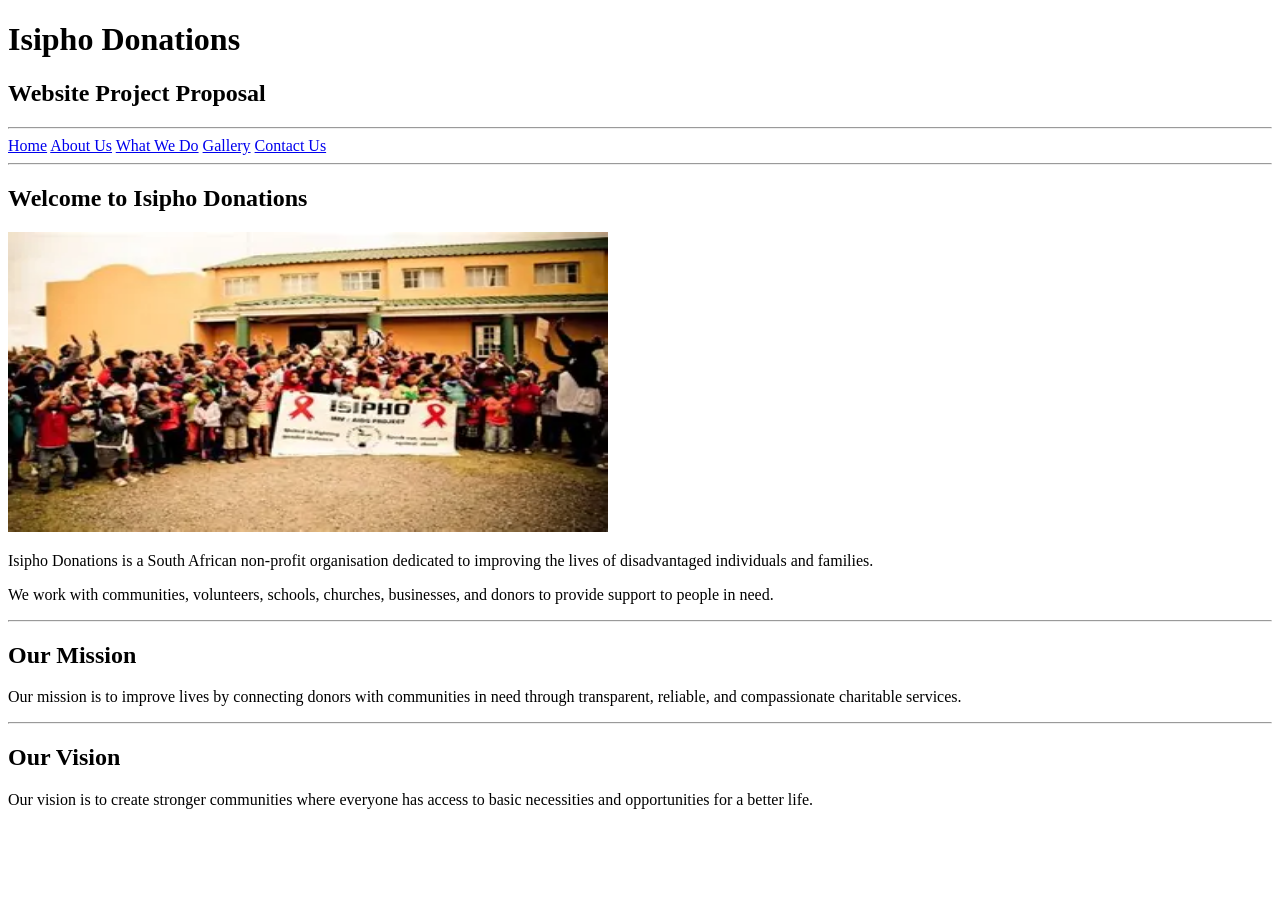
==== index.html @ ea01f8e8 "initial commit" ====
<!DOCTYPE html>
<html>

<head>
    <title>Isipho Donations - Home</title>
</head>

<body>

    <h1>Isipho Donations</h1>
    <h2>Website Project Proposal</h2>

    <hr>

    <!-- Navigation -->
    <a href="index.html">Home</a>
    <a href="about us.html">About Us</a>
    <a href="services.html">What We Do</a>
    <a href="gallery.html">Gallery</a>
    <a href="contact us.html">Contact Us</a>

    <hr>

    <h2>Welcome to Isipho Donations</h2>

    <img src="[data-uri]" alt="Isipho Donations" width="600" height="300">

    <p>
        Isipho Donations is a South African non-profit organisation
        dedicated to improving the lives of disadvantaged individuals
        and families.
    </p>

    <p>
        We work with communities, volunteers, schools, churches,
        businesses, and donors to provide support to people in need.
    </p>

    <hr>

    <h2>Our Mission</h2>

    <p>
        Our mission is to improve lives by connecting donors with
        communities in need through transparent, reliable, and
        compassionate charitable services.
    </p>

    <hr>

    <h2>Our Vision</h2>

    <p>
        Our vision is to create stronger communities where everyone
        has access to basic necessities and opportunities for a better life.
    </p>

</body>

</html>
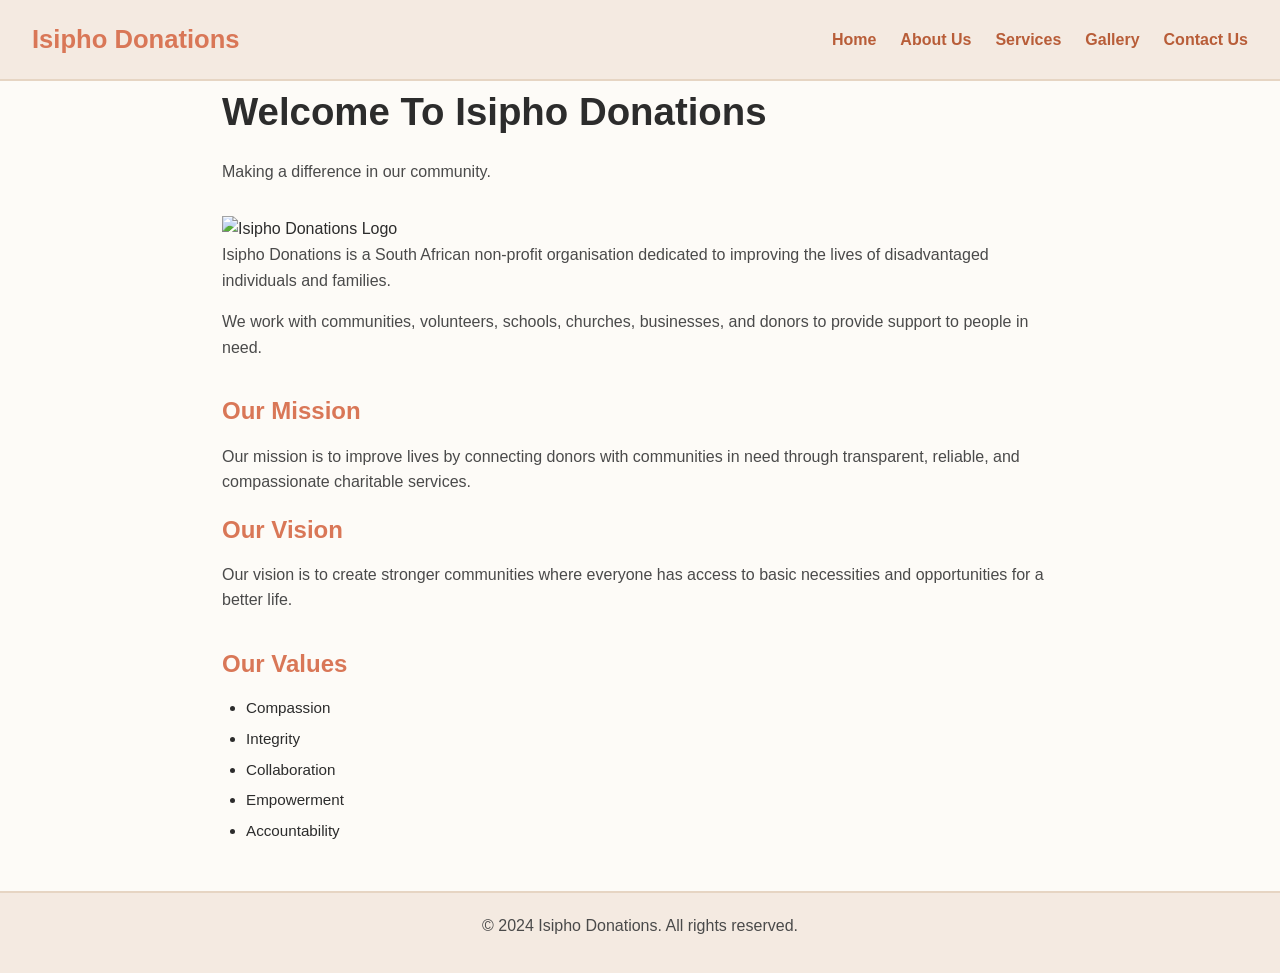
==== commit 3c800dd6: "Added CSS styling" ====
--- a/index.html
+++ b/index.html
@@ -1,60 +1,73 @@
 <!DOCTYPE html>
-<html>
+<html lang="en">
+<head>
+    <meta charset="UTF-8">
+    <meta name="viewport" content="width=device-width, initial-scale=1.0">
+    <title>Home - Isipho Donations</title>
+    <link rel="stylesheet" href="CSS/style.css">
+</head>
+<body>
+    <header>
+        <div class="logo">Isipho Donations</div>
+        <nav>
+            <a href="index.html">Home</a>
+            <a href="about us.html">About Us</a>
+            <a href="services.html">Services</a>
+            <a href="gallery.html">Gallery</a>
+            <a href="contact us.html">Contact Us</a>
+        </nav>
+    </header>
 
-<head>
-    <title>Isipho Donations - Home</title>
-</head>
+    <main>
+        <section class="hero">
+            <h1>Welcome to Isipho Donations</h1>
+            <p>Making a difference in our community.</p>
+        </section>
 
-<body>
+        <section class="about-section">
+            <img src="Images/isipho.jpg" alt="Isipho Donations Logo" width="600" height="300">
+            
+            <p>
+                Isipho Donations is a South African non-profit organisation
+                dedicated to improving the lives of disadvantaged individuals
+                and families.
+            </p>
 
-    <h1>Isipho Donations</h1>
-    <h2>Website Project Proposal</h2>
+            <p>
+                We work with communities, volunteers, schools, churches,
+                businesses, and donors to provide support to people in need.
+            </p>
+        </section>
 
-    <hr>
+        <section class="mission-vision">
+            <h2>Our Mission</h2>
+            <p>
+                Our mission is to improve lives by connecting donors with
+                communities in need through transparent, reliable, and
+                compassionate charitable services.
+            </p>
 
-    <!-- Navigation -->
-    <a href="index.html">Home</a>
-    <a href="about us.html">About Us</a>
-    <a href="services.html">What We Do</a>
-    <a href="gallery.html">Gallery</a>
-    <a href="contact us.html">Contact Us</a>
+            <h2>Our Vision</h2>
+            <p>
+                Our vision is to create stronger communities where everyone
+                has access to basic necessities and opportunities for a better life.
+            </p>
+        </section>
 
-    <hr>
+        <section class="values">
+            <h2>Our Values</h2>
+            <ul>
+                <li>Compassion</li>
+                <li>Integrity</li>
+                <li>Collaboration</li>
+                <li>Empowerment</li>
+                <li>Accountability</li>
+            </ul>
+        </section>
+    </main>
 
-    <h2>Welcome to Isipho Donations</h2>
-
-    <img src="[data-uri]" alt="Isipho Donations" width="600" height="300">
-
-    <p>
-        Isipho Donations is a South African non-profit organisation
-        dedicated to improving the lives of disadvantaged individuals
-        and families.
-    </p>
-
-    <p>
-        We work with communities, volunteers, schools, churches,
-        businesses, and donors to provide support to people in need.
-    </p>
-
-    <hr>
-
-    <h2>Our Mission</h2>
-
-    <p>
-        Our mission is to improve lives by connecting donors with
-        communities in need through transparent, reliable, and
-        compassionate charitable services.
-    </p>
-
-    <hr>
-
-    <h2>Our Vision</h2>
-
-    <p>
-        Our vision is to create stronger communities where everyone
-        has access to basic necessities and opportunities for a better life.
-    </p>
-
+    <footer>
+        <p>&copy; 2024 Isipho Donations. All rights reserved.</p>
+    </footer>
 </body>
-
 </html>
--- a/CSS/style.css
+++ b/CSS/style.css
@@ -0,0 +1,153 @@
+* {
+    box-sizing: border-box;
+    margin: 0;
+    padding: 0;
+}
+
+body {
+    background-color: #fdfbf7;
+    font-family: 'Segoe UI', Arial, sans-serif;
+    color: #2c2c2c;
+    line-height: 1.6;
+}
+
+header {
+    background-color: #f4eae1;
+    padding: 1.2rem 2rem;
+    border-bottom: 2px solid #e6d5c3;
+    display: flex;
+    flex-direction: column;
+    align-items: center;
+    justify-content: space-between;
+}
+
+@media (min-width: 768px) {
+    header {
+        flex-direction: row;
+    }
+}
+
+.logo {
+    font-size: 1.6rem;
+    font-weight: bold;
+    color: #d97757;
+    margin-bottom: 0.5rem;
+}
+
+@media (min-width: 768px) {
+    .logo {
+        margin-bottom: 0;
+    }
+}
+
+nav {
+    display: flex;
+    flex-wrap: wrap;
+    gap: 1.5rem;
+}
+
+nav a {
+    color: #b85d38;
+    text-decoration: none;
+    font-weight: 600;
+    font-size: 1rem;
+    transition: color 0.2s ease;
+}
+
+nav a:visited {
+    color: #964727;
+}
+
+nav a:hover {
+    color: #d97757;
+    text-decoration: underline;
+}
+
+nav a:active {
+    color: #2c2c2c;
+}
+
+/* Typography */
+h1 {
+    font-size: 2.4rem;
+    font-weight: bold;
+    color: #2c2c2c;
+    text-transform: capitalize;
+    margin-bottom: 1rem;
+}
+
+h2 {
+    font-size: 1.5rem;
+    color: #d97757;
+    margin-bottom: 0.8rem;
+}
+
+p {
+    font-size: 1rem;
+    color: #4a4a4a;
+    margin-bottom: 1rem;
+}
+
+.main-content {
+    background-image: url('images.jpg');
+    background-size: cover;
+    background-repeat: no-repeat;
+    background-position: center;
+    width: 90%;
+    max-width: 1200px;
+    min-height: 450px;
+    margin: 30px auto;
+    padding: 2.5rem;
+    border: 3px solid #e6d5c3;
+    box-shadow: 0 6px 12px rgba(0, 0, 0, 0.05);
+    border-radius: 8px;
+}
+
+main {
+    max-width: 900px;
+    margin: 0 auto;
+    padding: 0 2rem;
+}
+
+section {
+    margin-bottom: 2rem;
+}
+
+ul {
+    list-style-type: disc;
+    margin-left: 1.5rem;
+    margin-bottom: 1rem;
+}
+
+li {
+    font-size: 0.95rem;
+    margin-bottom: 0.4rem;
+}
+
+footer {
+    background-color: #f4eae1;
+    text-align: center;
+    padding: 1.2rem;
+    border-top: 2px solid #e6d5c3;
+    margin-top: 3rem;
+    color: #555555;
+    font-size: 0.9rem;
+}
+
+@media (max-width: 600px) {
+    h1 {
+        font-size: 1.8rem;
+    }
+    
+    .main-content {
+        width: 95%;
+        padding: 1.2rem;
+        min-height: 300px;
+    }
+
+    nav {
+        flex-direction: column;
+        align-items: center;
+        gap: 0.8rem;
+    }
+}
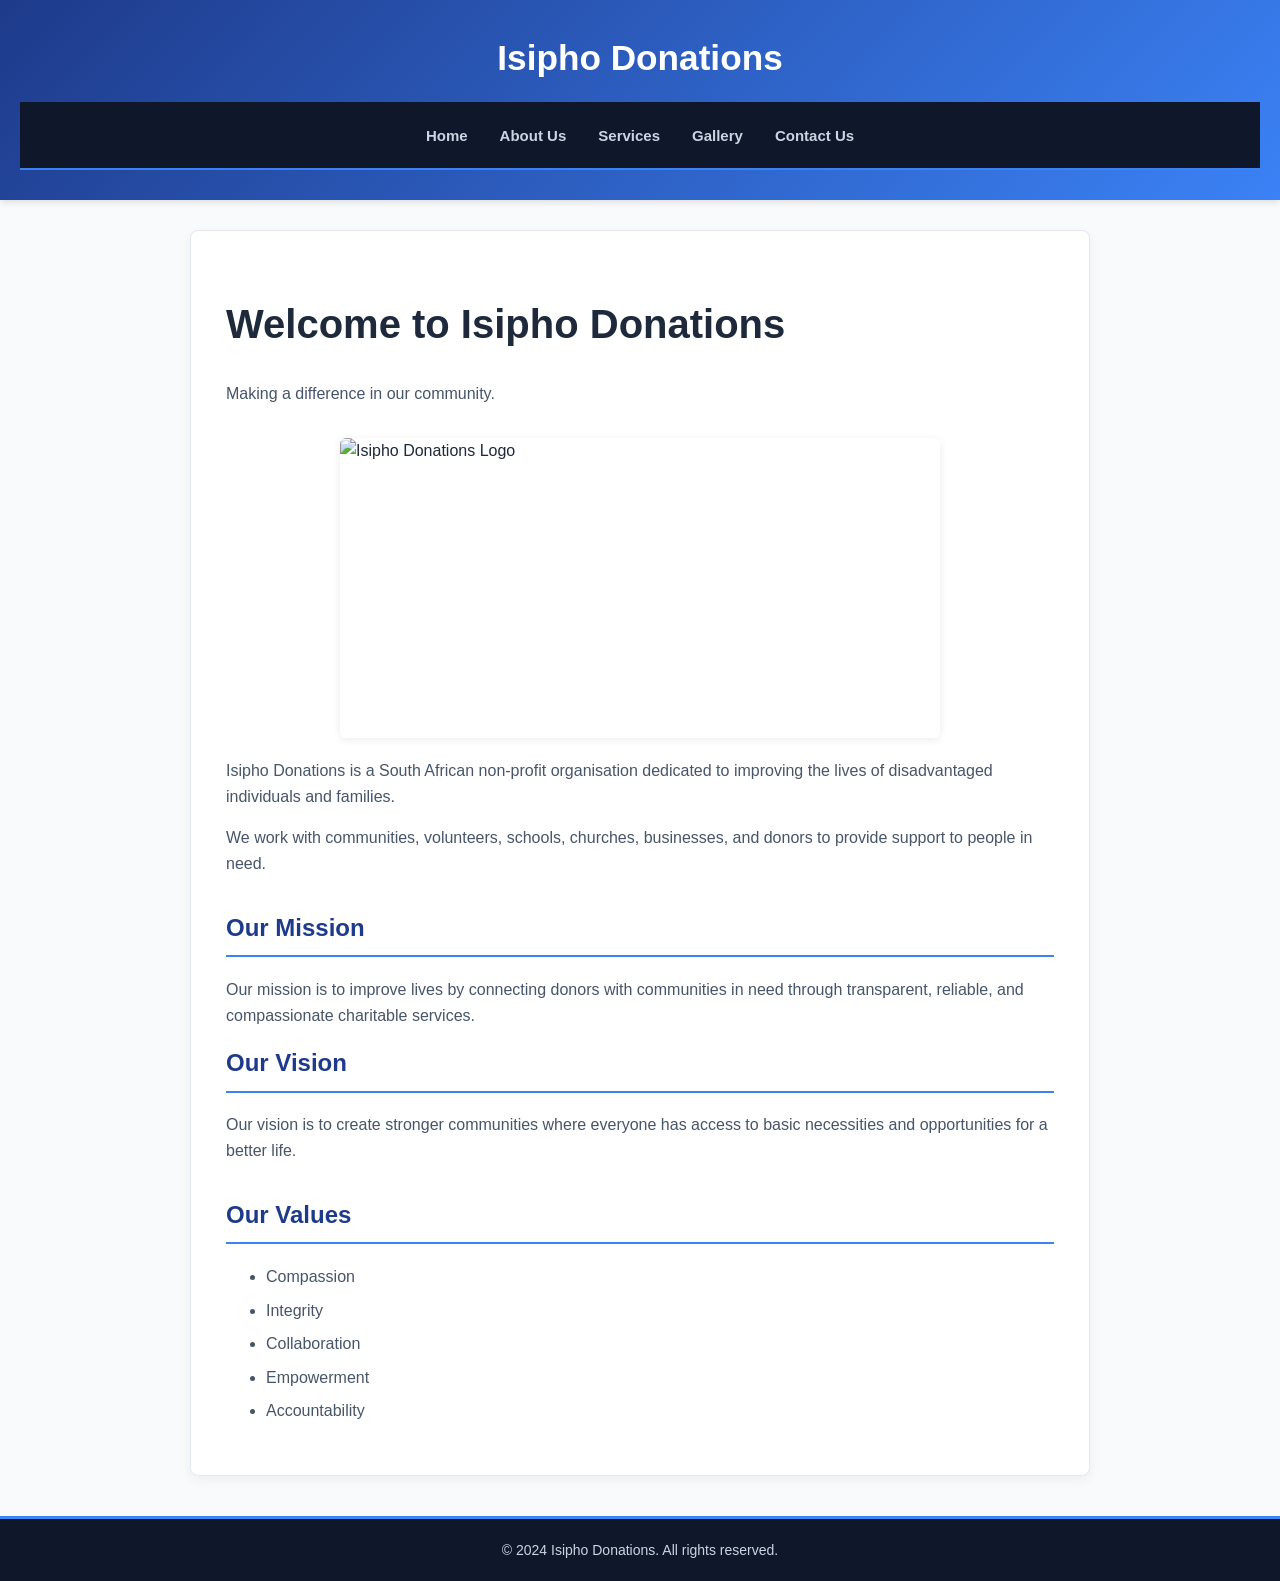
==== commit 1023bb6c: "Add gallery lightbox, service search and contact form validation" ====
--- a/index.html
+++ b/index.html
@@ -5,6 +5,8 @@
     <meta name="viewport" content="width=device-width, initial-scale=1.0">
     <title>Home - Isipho Donations</title>
     <link rel="stylesheet" href="CSS/style.css">
+    <link rel="stylesheet" href="CSS/style.css">
+<script src="JS/script.js" defer></script>
 </head>
 <body>
     <header>
--- a/CSS/style.css
+++ b/CSS/style.css
@@ -1,153 +1,504 @@
-* {
+/* Student Name: Letlhogonolo Mfumo Phillip Sithole */
+/* Student Number: ST10478370 */
+/* Module: Web Development - External Stylesheet */
+
+/* General page styling & default styles */
+body {
+    font-family: 'Segoe UI', Arial, sans-serif;
+    margin: 0;
+    background-color: #f8fafc;
+    color: #1e293b;
+    line-height: 1.6;
+}
+
+/* Header with a rich professional gradient */
+header {
+    background: linear-gradient(135deg, #1e3a8a, #3b82f6);
+    color: #ffffff;
+    text-align: center;
+    padding: 30px 20px;
+    box-shadow: 0 4px 6px -1px rgba(0, 0, 0, 0.1);
+}
+
+header h1 {
+    margin: 0;
+    font-size: 2.2rem;
+    letter-spacing: 0.5px;
+}
+
+header p {
+    margin: 10px 0 0;
+    color: #93c5fd;
+    font-size: 1.1rem;
+}
+
+/* Navigation with styled background */
+nav {
+    background-color: #0f172a;
+    text-align: center;
+    padding: 14px;
+    box-shadow: inset 0 -2px 0 0 #3b82f6;
+}
+
+nav a {
+    color: #cbd5e1;
+    text-decoration: none;
+    margin: 0 12px;
+    font-size: 15px;
+    font-weight: 600;
+    transition: color 0.2s ease, transform 0.2s ease;
+}
+
+/* Pseudo-classes for interactive element styling (Rubric requirement) */
+nav a:hover {
+    color: #60a5fa;
+    text-decoration: underline;
+}
+
+nav a:active {
+    color: #93c5fd;
+}
+
+nav a:focus {
+    outline: 2px solid #60a5fa;
+    outline-offset: 2px;
+}
+
+/* Main content container */
+main {
+    max-width: 900px;
+    margin: 30px auto;
+    background-color: #ffffff;
+    padding: 35px;
+    min-height: 500px;
+    border-radius: 8px;
+    box-shadow: 0 4px 12px rgba(0, 0, 0, 0.05);
+    border: 1px solid #e2e8f0;
+}
+
+h2 {
+    color: #1e3a8a;
+    border-bottom: 2px solid #3b82f6;
+    padding-bottom: 8px;
+    margin-top: 0;
+}
+
+h3 {
+    color: #334155;
+    margin-top: 25px;
+}
+
+p {
+    color: #475569;
+}
+
+/* Lists */
+li {
+    margin-bottom: 8px;
+    color: #475569;
+}
+
+/* Tables with clean modern borders and alternating row contrast */
+table {
+    width: 100%;
+    border-collapse: collapse;
+    margin-top: 20px;
+    background-color: #ffffff;
+}
+
+th,
+td {
+    border: 1px solid #cbd5e1;
+    padding: 12px;
+    text-align: left;
+}
+
+th {
+    background-color: #eff6ff;
+    color: #1e3a8a;
+    font-weight: 600;
+}
+
+tr:nth-child(even) {
+    background-color: #f8fafc;
+}
+
+/* Image responsiveness rule for mobile/tablet adaptation */
+img {
+    max-width: 100%;
+    height: auto;
+    display: block;
+    margin: 20px auto;
+    border-radius: 6px;
+    box-shadow: 0 2px 8px rgba(0, 0, 0, 0.08);
+}
+
+/* Footer styling */
+footer {
+    text-align: center;
+    background-color: #0f172a;
+    color: #94a3b8;
+    padding: 20px;
+    margin-top: 40px;
+    font-size: 14px;
+    border-top: 3px solid #3b82f6;
+}
+
+/* Mobile view & responsive adjustments */
+@media screen and (max-width: 600px) {
+
+    header {
+        padding: 20px 10px;
+    }
+
+    header h1 {
+        font-size: 1.6rem;
+    }
+
+    nav {
+        padding: 10px;
+    }
+
+    nav a {
+        display: block;
+        margin: 8px 0;
+    }
+
+    main {
+        margin: 10px;
+        padding: 20px;
+    }
+
+    h2 {
+        font-size: 1.3rem;
+    }
+
+    table {
+        font-size: 14px;
+    }
+}
+/* Search and sorting controls */
+.service-controls {
+    display: flex;
+    flex-wrap: wrap;
+    align-items: flex-end;
+    gap: 1rem;
+    margin: 1.5rem 0;
+}
+
+.service-controls > div {
+    flex: 1 1 220px;
+    min-width: 0;
+}
+
+.service-controls label {
+    display: block;
+    margin-bottom: 0.5rem;
+    font-weight: bold;
+}
+
+.service-controls input,
+.service-controls select {
+    width: 100%;
+    padding: 0.75rem;
+    border: 1px solid #777777;
+    border-radius: 5px;
+    font: inherit;
     box-sizing: border-box;
-    margin: 0;
-    padding: 0;
-}
-
-body {
-    background-color: #fdfbf7;
-    font-family: 'Segoe UI', Arial, sans-serif;
-    color: #2c2c2c;
-    line-height: 1.6;
-}
-
-header {
-    background-color: #f4eae1;
-    padding: 1.2rem 2rem;
-    border-bottom: 2px solid #e6d5c3;
-    display: flex;
-    flex-direction: column;
-    align-items: center;
-    justify-content: space-between;
-}
-
-@media (min-width: 768px) {
-    header {
-        flex-direction: row;
-    }
-}
-
+}
+
+#service-reset {
+    padding: 0.75rem 1rem;
+    border: none;
+    border-radius: 5px;
+    background-color: #156b43;
+    color: #ffffff;
+    font: inherit;
+    cursor: pointer;
+}
+
+.service-controls input:focus-visible,
+.service-controls select:focus-visible,
+#service-reset:focus-visible {
+    outline: 3px solid #156b43;
+    outline-offset: 3px;
+}
+
+/* Cards generated by JavaScript */
+.service-list {
+    display: grid;
+    grid-template-columns: repeat(auto-fit, minmax(min(100%, 250px), 1fr));
+    gap: 1rem;
+}
+
+.service-card {
+    padding: 1.25rem;
+    border: 1px solid #dddddd;
+    border-radius: 8px;
+    background-color: #ffffff;
+    color: #222222;
+}
+
+.service-card h3 {
+    margin-top: 0;
+}
+
+#service-results {
+    min-height: 1.5em;
+}
+/* Include padding and borders in element widths */
+*,
+*::before,
+*::after {
+    box-sizing: border-box;
+}
+
+/* The website name uses a div with the logo class */
 .logo {
-    font-size: 1.6rem;
-    font-weight: bold;
-    color: #d97757;
-    margin-bottom: 0.5rem;
-}
-
-@media (min-width: 768px) {
-    .logo {
-        margin-bottom: 0;
-    }
-}
-
+    margin-bottom: 1rem;
+    font-size: clamp(1.5rem, 4vw, 2.2rem);
+    font-weight: 700;
+}
+
+/* Allow navigation links to wrap on smaller screens */
 nav {
     display: flex;
     flex-wrap: wrap;
+    justify-content: center;
+    gap: 0.5rem;
+}
+
+nav a {
+    display: inline-block;
+    margin: 0;
+    padding: 0.5rem 0.75rem;
+}
+
+nav a[aria-current="page"] {
+    color: #ffffff;
+    text-decoration: underline;
+    text-underline-offset: 0.3rem;
+}
+
+/* Separate content sections and scale the main heading */
+main > section + section {
+    margin-top: 2rem;
+}
+
+h1 {
+    font-size: clamp(1.75rem, 5vw, 2.5rem);
+    line-height: 1.2;
+}
+
+p,
+a,
+li {
+    overflow-wrap: anywhere;
+}
+
+/* Keep footer text readable against its dark background */
+footer p {
+    color: #cbd5e1;
+    margin: 0;
+}
+
+/* Responsive gallery */
+.gallery {
+    display: grid;
+    grid-template-columns: repeat(auto-fit, minmax(min(100%, 250px), 1fr));
     gap: 1.5rem;
 }
 
-nav a {
-    color: #b85d38;
-    text-decoration: none;
+.gallery-item {
+    overflow: hidden;
+    border: 1px solid #e2e8f0;
+    border-radius: 8px;
+    background-color: #ffffff;
+}
+
+.gallery-button {
+    display: block;
+    width: 100%;
+    padding: 0;
+    border: none;
+    background: transparent;
+    cursor: zoom-in;
+    overflow: hidden;
+}
+
+.gallery-button img {
+    width: 100%;
+    height: 220px;
+    margin: 0;
+    border-radius: 0;
+    object-fit: cover;
+    transition: transform 0.25s ease;
+}
+
+.gallery-button:hover img {
+    transform: scale(1.04);
+}
+
+.gallery-info {
+    padding: 1rem;
+}
+
+.gallery-info h2 {
+    font-size: 1.25rem;
+}
+
+/* Gallery image preview */
+#gallery-lightbox {
+    width: min(90vw, 850px);
+    max-height: 90vh;
+    padding: 1rem;
+    border: none;
+    border-radius: 8px;
+    overflow: auto;
+}
+
+#gallery-lightbox::backdrop {
+    background-color: rgba(0, 0, 0, 0.8);
+}
+
+.lightbox-content {
+    display: flex;
+    flex-direction: column;
+    gap: 1rem;
+}
+
+#lightbox-title,
+#lightbox-caption {
+    margin: 0;
+}
+
+#lightbox-close {
+    align-self: flex-end;
+    padding: 0.75rem 1rem;
+    border: none;
+    border-radius: 5px;
+    background-color: #1e3a8a;
+    color: #ffffff;
+    font: inherit;
+    cursor: pointer;
+}
+
+#lightbox-image {
+    width: 100%;
+    max-height: 65vh;
+    margin: 0;
+    object-fit: contain;
+}
+
+/* Contact and enquiry form appearance */
+.contact-form form,
+.enquiry-form form {
+    max-width: 650px;
+}
+
+.contact-form label,
+.enquiry-form label {
+    display: block;
+    margin-bottom: 0.4rem;
     font-weight: 600;
-    font-size: 1rem;
-    transition: color 0.2s ease;
-}
-
-nav a:visited {
-    color: #964727;
-}
-
-nav a:hover {
-    color: #d97757;
-    text-decoration: underline;
-}
-
-nav a:active {
-    color: #2c2c2c;
-}
-
-/* Typography */
-h1 {
-    font-size: 2.4rem;
-    font-weight: bold;
-    color: #2c2c2c;
-    text-transform: capitalize;
-    margin-bottom: 1rem;
-}
-
-h2 {
-    font-size: 1.5rem;
-    color: #d97757;
-    margin-bottom: 0.8rem;
-}
-
-p {
-    font-size: 1rem;
-    color: #4a4a4a;
-    margin-bottom: 1rem;
-}
-
-.main-content {
-    background-image: url('images.jpg');
-    background-size: cover;
-    background-repeat: no-repeat;
-    background-position: center;
-    width: 90%;
-    max-width: 1200px;
-    min-height: 450px;
-    margin: 30px auto;
-    padding: 2.5rem;
-    border: 3px solid #e6d5c3;
-    box-shadow: 0 6px 12px rgba(0, 0, 0, 0.05);
-    border-radius: 8px;
-}
-
-main {
-    max-width: 900px;
-    margin: 0 auto;
-    padding: 0 2rem;
-}
-
-section {
-    margin-bottom: 2rem;
-}
-
-ul {
-    list-style-type: disc;
-    margin-left: 1.5rem;
-    margin-bottom: 1rem;
-}
-
-li {
-    font-size: 0.95rem;
-    margin-bottom: 0.4rem;
-}
-
-footer {
-    background-color: #f4eae1;
-    text-align: center;
-    padding: 1.2rem;
-    border-top: 2px solid #e6d5c3;
-    margin-top: 3rem;
-    color: #555555;
-    font-size: 0.9rem;
-}
-
-@media (max-width: 600px) {
-    h1 {
-        font-size: 1.8rem;
-    }
-    
-    .main-content {
-        width: 95%;
-        padding: 1.2rem;
-        min-height: 300px;
-    }
-
+}
+
+.contact-form input,
+.contact-form select,
+.contact-form textarea,
+.enquiry-form input,
+.enquiry-form select,
+.enquiry-form textarea {
+    width: 100%;
+    max-width: 100%;
+    padding: 0.75rem;
+    border: 1px solid #64748b;
+    border-radius: 5px;
+    font: inherit;
+}
+
+.contact-form textarea,
+.enquiry-form textarea {
+    resize: vertical;
+}
+
+.contact-form input[type="submit"],
+.contact-form button[type="submit"],
+.enquiry-form button[type="submit"] {
+    padding: 0.75rem 1rem;
+    border: none;
+    border-radius: 5px;
+    background-color: #1e3a8a;
+    color: #ffffff;
+    font: inherit;
+    cursor: pointer;
+}
+
+/* Visible keyboard focus */
+button:focus-visible,
+input:focus-visible,
+select:focus-visible,
+textarea:focus-visible {
+    outline: 3px solid #2563eb;
+    outline-offset: 3px;
+}
+
+.gallery-button:focus-visible {
+    outline-offset: -3px;
+}
+
+/* Mobile navigation stays visible and usable */
+@media screen and (max-width: 600px) {
     nav {
         flex-direction: column;
-        align-items: center;
-        gap: 0.8rem;
-    }
-}+        align-items: stretch;
+    }
+
+    nav a {
+        margin: 0;
+        text-align: center;
+    }
+
+    main {
+        padding: 1rem;
+    }
+}
+
+/* Respect reduced-motion settings */
+@media (prefers-reduced-motion: reduce) {
+    nav a,
+    .gallery-button img {
+        transition: none;
+    }
+}
+/* Form spacing and validation feedback */
+.form-field {
+    margin-bottom: 1.25rem;
+}
+
+.field-error {
+    margin: 0.35rem 0 0;
+    color: #b91c1c;
+    font-size: 0.95rem;
+}
+
+.field-error:empty {
+    display: none;
+}
+
+.contact-form [aria-invalid="true"] {
+    border: 2px solid #b91c1c;
+}
+
+#contact-phone-help {
+    margin: 0.35rem 0;
+    font-size: 0.9rem;
+}
+
+#contact-status {
+    font-weight: 600;
+}
+
+#contact-email-link {
+    overflow-wrap: anywhere;
+}
--- a/CSS/style.css
+++ b/CSS/style.css
@@ -1,153 +1,504 @@
-* {
+/* Student Name: Letlhogonolo Mfumo Phillip Sithole */
+/* Student Number: ST10478370 */
+/* Module: Web Development - External Stylesheet */
+
+/* General page styling & default styles */
+body {
+    font-family: 'Segoe UI', Arial, sans-serif;
+    margin: 0;
+    background-color: #f8fafc;
+    color: #1e293b;
+    line-height: 1.6;
+}
+
+/* Header with a rich professional gradient */
+header {
+    background: linear-gradient(135deg, #1e3a8a, #3b82f6);
+    color: #ffffff;
+    text-align: center;
+    padding: 30px 20px;
+    box-shadow: 0 4px 6px -1px rgba(0, 0, 0, 0.1);
+}
+
+header h1 {
+    margin: 0;
+    font-size: 2.2rem;
+    letter-spacing: 0.5px;
+}
+
+header p {
+    margin: 10px 0 0;
+    color: #93c5fd;
+    font-size: 1.1rem;
+}
+
+/* Navigation with styled background */
+nav {
+    background-color: #0f172a;
+    text-align: center;
+    padding: 14px;
+    box-shadow: inset 0 -2px 0 0 #3b82f6;
+}
+
+nav a {
+    color: #cbd5e1;
+    text-decoration: none;
+    margin: 0 12px;
+    font-size: 15px;
+    font-weight: 600;
+    transition: color 0.2s ease, transform 0.2s ease;
+}
+
+/* Pseudo-classes for interactive element styling (Rubric requirement) */
+nav a:hover {
+    color: #60a5fa;
+    text-decoration: underline;
+}
+
+nav a:active {
+    color: #93c5fd;
+}
+
+nav a:focus {
+    outline: 2px solid #60a5fa;
+    outline-offset: 2px;
+}
+
+/* Main content container */
+main {
+    max-width: 900px;
+    margin: 30px auto;
+    background-color: #ffffff;
+    padding: 35px;
+    min-height: 500px;
+    border-radius: 8px;
+    box-shadow: 0 4px 12px rgba(0, 0, 0, 0.05);
+    border: 1px solid #e2e8f0;
+}
+
+h2 {
+    color: #1e3a8a;
+    border-bottom: 2px solid #3b82f6;
+    padding-bottom: 8px;
+    margin-top: 0;
+}
+
+h3 {
+    color: #334155;
+    margin-top: 25px;
+}
+
+p {
+    color: #475569;
+}
+
+/* Lists */
+li {
+    margin-bottom: 8px;
+    color: #475569;
+}
+
+/* Tables with clean modern borders and alternating row contrast */
+table {
+    width: 100%;
+    border-collapse: collapse;
+    margin-top: 20px;
+    background-color: #ffffff;
+}
+
+th,
+td {
+    border: 1px solid #cbd5e1;
+    padding: 12px;
+    text-align: left;
+}
+
+th {
+    background-color: #eff6ff;
+    color: #1e3a8a;
+    font-weight: 600;
+}
+
+tr:nth-child(even) {
+    background-color: #f8fafc;
+}
+
+/* Image responsiveness rule for mobile/tablet adaptation */
+img {
+    max-width: 100%;
+    height: auto;
+    display: block;
+    margin: 20px auto;
+    border-radius: 6px;
+    box-shadow: 0 2px 8px rgba(0, 0, 0, 0.08);
+}
+
+/* Footer styling */
+footer {
+    text-align: center;
+    background-color: #0f172a;
+    color: #94a3b8;
+    padding: 20px;
+    margin-top: 40px;
+    font-size: 14px;
+    border-top: 3px solid #3b82f6;
+}
+
+/* Mobile view & responsive adjustments */
+@media screen and (max-width: 600px) {
+
+    header {
+        padding: 20px 10px;
+    }
+
+    header h1 {
+        font-size: 1.6rem;
+    }
+
+    nav {
+        padding: 10px;
+    }
+
+    nav a {
+        display: block;
+        margin: 8px 0;
+    }
+
+    main {
+        margin: 10px;
+        padding: 20px;
+    }
+
+    h2 {
+        font-size: 1.3rem;
+    }
+
+    table {
+        font-size: 14px;
+    }
+}
+/* Search and sorting controls */
+.service-controls {
+    display: flex;
+    flex-wrap: wrap;
+    align-items: flex-end;
+    gap: 1rem;
+    margin: 1.5rem 0;
+}
+
+.service-controls > div {
+    flex: 1 1 220px;
+    min-width: 0;
+}
+
+.service-controls label {
+    display: block;
+    margin-bottom: 0.5rem;
+    font-weight: bold;
+}
+
+.service-controls input,
+.service-controls select {
+    width: 100%;
+    padding: 0.75rem;
+    border: 1px solid #777777;
+    border-radius: 5px;
+    font: inherit;
     box-sizing: border-box;
-    margin: 0;
-    padding: 0;
-}
-
-body {
-    background-color: #fdfbf7;
-    font-family: 'Segoe UI', Arial, sans-serif;
-    color: #2c2c2c;
-    line-height: 1.6;
-}
-
-header {
-    background-color: #f4eae1;
-    padding: 1.2rem 2rem;
-    border-bottom: 2px solid #e6d5c3;
-    display: flex;
-    flex-direction: column;
-    align-items: center;
-    justify-content: space-between;
-}
-
-@media (min-width: 768px) {
-    header {
-        flex-direction: row;
-    }
-}
-
+}
+
+#service-reset {
+    padding: 0.75rem 1rem;
+    border: none;
+    border-radius: 5px;
+    background-color: #156b43;
+    color: #ffffff;
+    font: inherit;
+    cursor: pointer;
+}
+
+.service-controls input:focus-visible,
+.service-controls select:focus-visible,
+#service-reset:focus-visible {
+    outline: 3px solid #156b43;
+    outline-offset: 3px;
+}
+
+/* Cards generated by JavaScript */
+.service-list {
+    display: grid;
+    grid-template-columns: repeat(auto-fit, minmax(min(100%, 250px), 1fr));
+    gap: 1rem;
+}
+
+.service-card {
+    padding: 1.25rem;
+    border: 1px solid #dddddd;
+    border-radius: 8px;
+    background-color: #ffffff;
+    color: #222222;
+}
+
+.service-card h3 {
+    margin-top: 0;
+}
+
+#service-results {
+    min-height: 1.5em;
+}
+/* Include padding and borders in element widths */
+*,
+*::before,
+*::after {
+    box-sizing: border-box;
+}
+
+/* The website name uses a div with the logo class */
 .logo {
-    font-size: 1.6rem;
-    font-weight: bold;
-    color: #d97757;
-    margin-bottom: 0.5rem;
-}
-
-@media (min-width: 768px) {
-    .logo {
-        margin-bottom: 0;
-    }
-}
-
+    margin-bottom: 1rem;
+    font-size: clamp(1.5rem, 4vw, 2.2rem);
+    font-weight: 700;
+}
+
+/* Allow navigation links to wrap on smaller screens */
 nav {
     display: flex;
     flex-wrap: wrap;
+    justify-content: center;
+    gap: 0.5rem;
+}
+
+nav a {
+    display: inline-block;
+    margin: 0;
+    padding: 0.5rem 0.75rem;
+}
+
+nav a[aria-current="page"] {
+    color: #ffffff;
+    text-decoration: underline;
+    text-underline-offset: 0.3rem;
+}
+
+/* Separate content sections and scale the main heading */
+main > section + section {
+    margin-top: 2rem;
+}
+
+h1 {
+    font-size: clamp(1.75rem, 5vw, 2.5rem);
+    line-height: 1.2;
+}
+
+p,
+a,
+li {
+    overflow-wrap: anywhere;
+}
+
+/* Keep footer text readable against its dark background */
+footer p {
+    color: #cbd5e1;
+    margin: 0;
+}
+
+/* Responsive gallery */
+.gallery {
+    display: grid;
+    grid-template-columns: repeat(auto-fit, minmax(min(100%, 250px), 1fr));
     gap: 1.5rem;
 }
 
-nav a {
-    color: #b85d38;
-    text-decoration: none;
+.gallery-item {
+    overflow: hidden;
+    border: 1px solid #e2e8f0;
+    border-radius: 8px;
+    background-color: #ffffff;
+}
+
+.gallery-button {
+    display: block;
+    width: 100%;
+    padding: 0;
+    border: none;
+    background: transparent;
+    cursor: zoom-in;
+    overflow: hidden;
+}
+
+.gallery-button img {
+    width: 100%;
+    height: 220px;
+    margin: 0;
+    border-radius: 0;
+    object-fit: cover;
+    transition: transform 0.25s ease;
+}
+
+.gallery-button:hover img {
+    transform: scale(1.04);
+}
+
+.gallery-info {
+    padding: 1rem;
+}
+
+.gallery-info h2 {
+    font-size: 1.25rem;
+}
+
+/* Gallery image preview */
+#gallery-lightbox {
+    width: min(90vw, 850px);
+    max-height: 90vh;
+    padding: 1rem;
+    border: none;
+    border-radius: 8px;
+    overflow: auto;
+}
+
+#gallery-lightbox::backdrop {
+    background-color: rgba(0, 0, 0, 0.8);
+}
+
+.lightbox-content {
+    display: flex;
+    flex-direction: column;
+    gap: 1rem;
+}
+
+#lightbox-title,
+#lightbox-caption {
+    margin: 0;
+}
+
+#lightbox-close {
+    align-self: flex-end;
+    padding: 0.75rem 1rem;
+    border: none;
+    border-radius: 5px;
+    background-color: #1e3a8a;
+    color: #ffffff;
+    font: inherit;
+    cursor: pointer;
+}
+
+#lightbox-image {
+    width: 100%;
+    max-height: 65vh;
+    margin: 0;
+    object-fit: contain;
+}
+
+/* Contact and enquiry form appearance */
+.contact-form form,
+.enquiry-form form {
+    max-width: 650px;
+}
+
+.contact-form label,
+.enquiry-form label {
+    display: block;
+    margin-bottom: 0.4rem;
     font-weight: 600;
-    font-size: 1rem;
-    transition: color 0.2s ease;
-}
-
-nav a:visited {
-    color: #964727;
-}
-
-nav a:hover {
-    color: #d97757;
-    text-decoration: underline;
-}
-
-nav a:active {
-    color: #2c2c2c;
-}
-
-/* Typography */
-h1 {
-    font-size: 2.4rem;
-    font-weight: bold;
-    color: #2c2c2c;
-    text-transform: capitalize;
-    margin-bottom: 1rem;
-}
-
-h2 {
-    font-size: 1.5rem;
-    color: #d97757;
-    margin-bottom: 0.8rem;
-}
-
-p {
-    font-size: 1rem;
-    color: #4a4a4a;
-    margin-bottom: 1rem;
-}
-
-.main-content {
-    background-image: url('images.jpg');
-    background-size: cover;
-    background-repeat: no-repeat;
-    background-position: center;
-    width: 90%;
-    max-width: 1200px;
-    min-height: 450px;
-    margin: 30px auto;
-    padding: 2.5rem;
-    border: 3px solid #e6d5c3;
-    box-shadow: 0 6px 12px rgba(0, 0, 0, 0.05);
-    border-radius: 8px;
-}
-
-main {
-    max-width: 900px;
-    margin: 0 auto;
-    padding: 0 2rem;
-}
-
-section {
-    margin-bottom: 2rem;
-}
-
-ul {
-    list-style-type: disc;
-    margin-left: 1.5rem;
-    margin-bottom: 1rem;
-}
-
-li {
-    font-size: 0.95rem;
-    margin-bottom: 0.4rem;
-}
-
-footer {
-    background-color: #f4eae1;
-    text-align: center;
-    padding: 1.2rem;
-    border-top: 2px solid #e6d5c3;
-    margin-top: 3rem;
-    color: #555555;
-    font-size: 0.9rem;
-}
-
-@media (max-width: 600px) {
-    h1 {
-        font-size: 1.8rem;
-    }
-    
-    .main-content {
-        width: 95%;
-        padding: 1.2rem;
-        min-height: 300px;
-    }
-
+}
+
+.contact-form input,
+.contact-form select,
+.contact-form textarea,
+.enquiry-form input,
+.enquiry-form select,
+.enquiry-form textarea {
+    width: 100%;
+    max-width: 100%;
+    padding: 0.75rem;
+    border: 1px solid #64748b;
+    border-radius: 5px;
+    font: inherit;
+}
+
+.contact-form textarea,
+.enquiry-form textarea {
+    resize: vertical;
+}
+
+.contact-form input[type="submit"],
+.contact-form button[type="submit"],
+.enquiry-form button[type="submit"] {
+    padding: 0.75rem 1rem;
+    border: none;
+    border-radius: 5px;
+    background-color: #1e3a8a;
+    color: #ffffff;
+    font: inherit;
+    cursor: pointer;
+}
+
+/* Visible keyboard focus */
+button:focus-visible,
+input:focus-visible,
+select:focus-visible,
+textarea:focus-visible {
+    outline: 3px solid #2563eb;
+    outline-offset: 3px;
+}
+
+.gallery-button:focus-visible {
+    outline-offset: -3px;
+}
+
+/* Mobile navigation stays visible and usable */
+@media screen and (max-width: 600px) {
     nav {
         flex-direction: column;
-        align-items: center;
-        gap: 0.8rem;
-    }
-}+        align-items: stretch;
+    }
+
+    nav a {
+        margin: 0;
+        text-align: center;
+    }
+
+    main {
+        padding: 1rem;
+    }
+}
+
+/* Respect reduced-motion settings */
+@media (prefers-reduced-motion: reduce) {
+    nav a,
+    .gallery-button img {
+        transition: none;
+    }
+}
+/* Form spacing and validation feedback */
+.form-field {
+    margin-bottom: 1.25rem;
+}
+
+.field-error {
+    margin: 0.35rem 0 0;
+    color: #b91c1c;
+    font-size: 0.95rem;
+}
+
+.field-error:empty {
+    display: none;
+}
+
+.contact-form [aria-invalid="true"] {
+    border: 2px solid #b91c1c;
+}
+
+#contact-phone-help {
+    margin: 0.35rem 0;
+    font-size: 0.9rem;
+}
+
+#contact-status {
+    font-weight: 600;
+}
+
+#contact-email-link {
+    overflow-wrap: anywhere;
+}
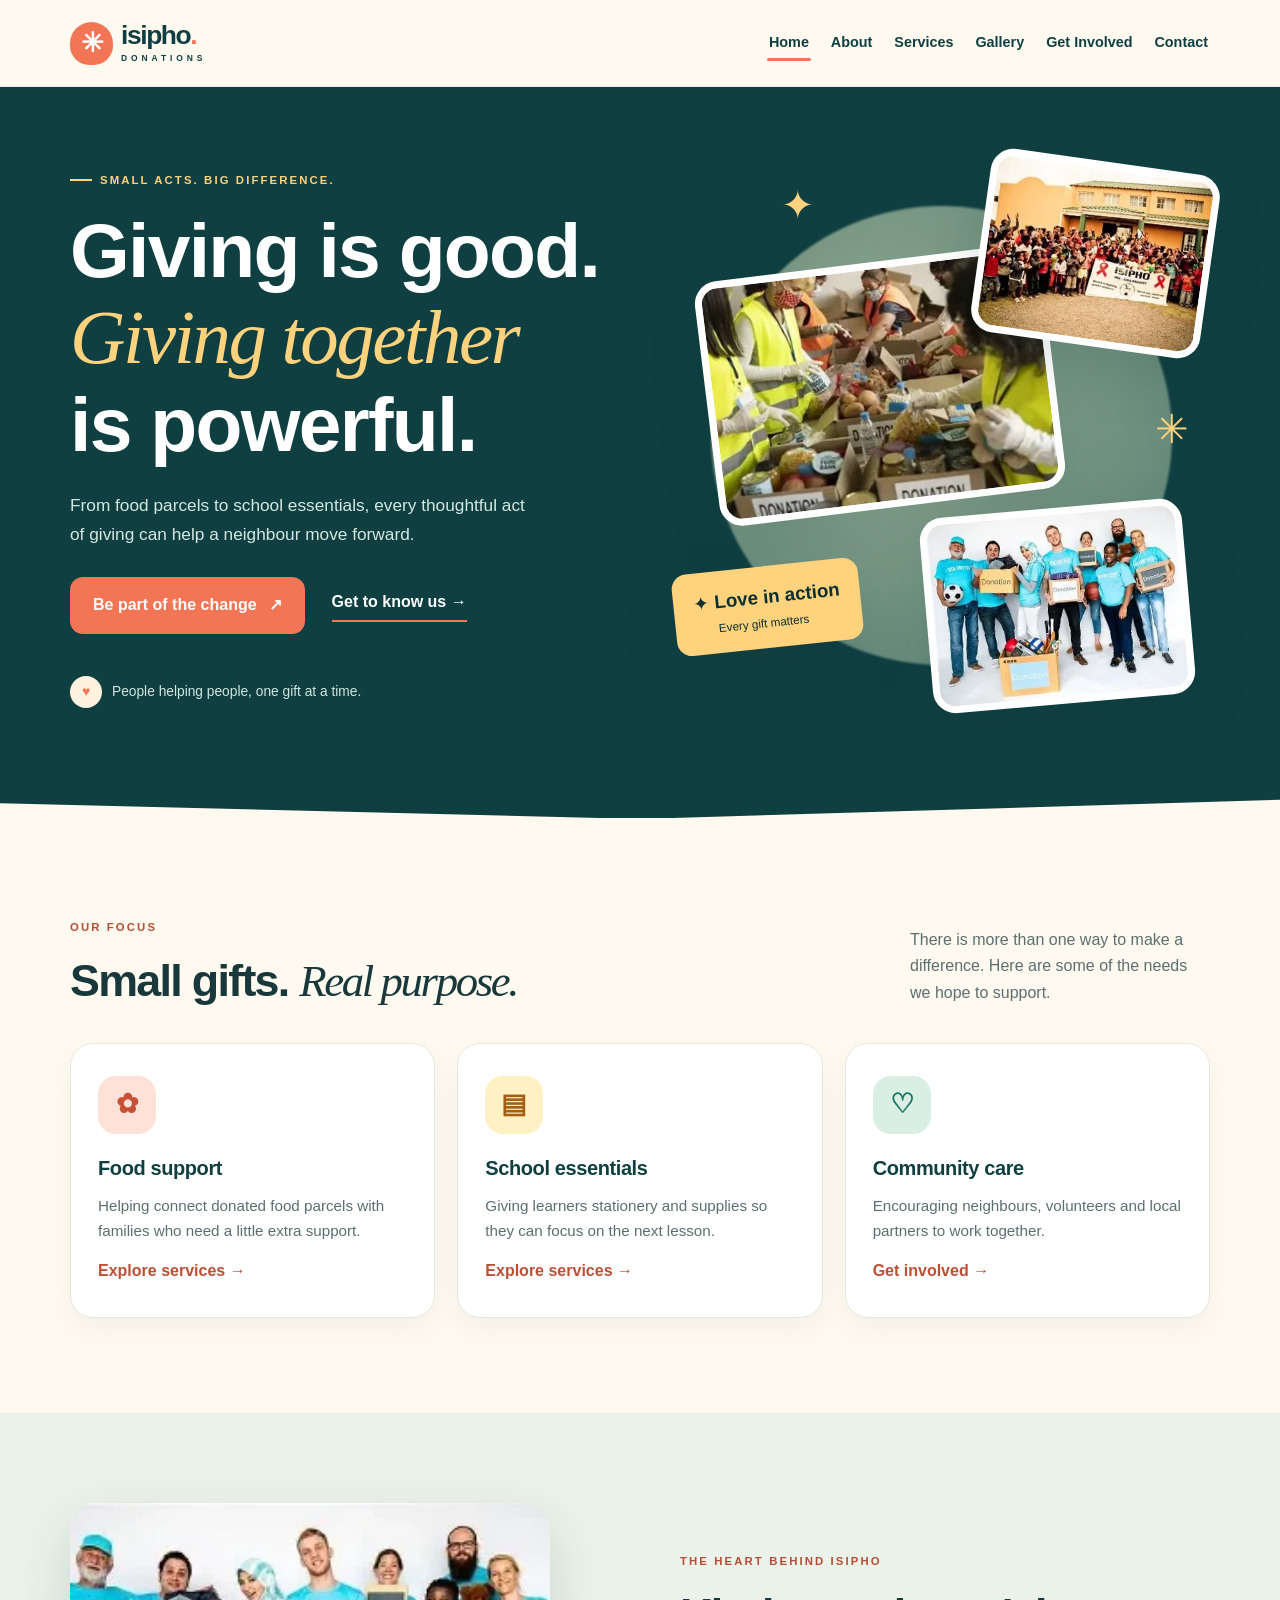
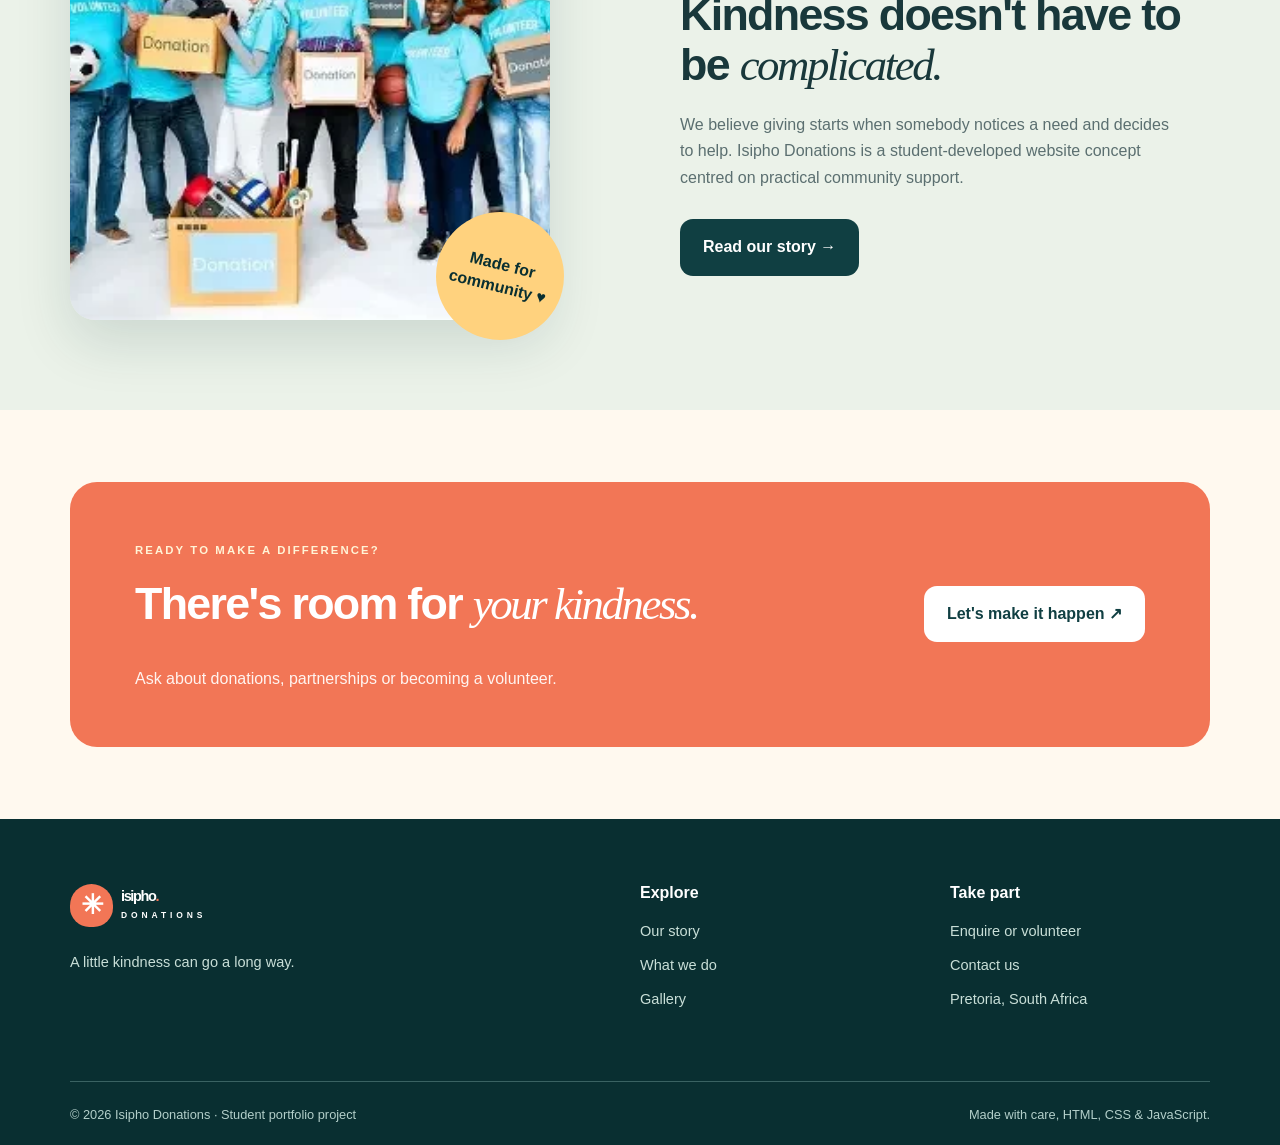
==== commit 8d010dde: "Fix Part 3 layout navigation images and functionality" ====
--- a/index.html
+++ b/index.html
@@ -1,75 +1,190 @@
+
 <!DOCTYPE html>
-<html lang="en">
+<html lang="en-ZA">
 <head>
     <meta charset="UTF-8">
-    <meta name="viewport" content="width=device-width, initial-scale=1.0">
-    <title>Home - Isipho Donations</title>
+    <meta name="viewport" content="width=device-width, initial-scale=1">
+    <meta name="theme-color" content="#103f42">
+    <meta name="description" content="Isipho Donations connects the spirit of giving with food, clothing and school supply support in South African communities.">
+    <title>Community Giving, Food & Volunteer Support | Isipho Donations</title>
     <link rel="stylesheet" href="CSS/style.css">
-    <link rel="stylesheet" href="CSS/style.css">
-<script src="JS/script.js" defer></script>
+<meta name="keywords" content="Isipho Donations, community giving, donation support, Pretoria, volunteering">
 </head>
 <body>
-    <header>
-        <div class="logo">Isipho Donations</div>
-        <nav>
-            <a href="index.html">Home</a>
-            <a href="about us.html">About Us</a>
-            <a href="services.html">Services</a>
-            <a href="gallery.html">Gallery</a>
-            <a href="contact us.html">Contact Us</a>
-        </nav>
+    <a class="skip-link" href="#main">Skip to content</a>
+
+    <header class="site-header">
+        <div class="container nav-wrap">
+            <a class="brand" href="index.html" aria-label="Isipho Donations home">
+                <span class="brand-mark">✳</span>
+                <span>isipho<span class="brand-dot">.</span><small>DONATIONS</small></span>
+            </a>
+
+            <button class="menu-toggle" type="button" aria-expanded="false" aria-controls="site-nav">☰ <span class="sr-only">Toggle menu</span></button>
+
+            <nav id="site-nav" class="site-nav" aria-label="Main navigation">
+                <a aria-current="page" href="index.html">Home</a>
+                <a href="about us.html">About</a>
+                <a href="services.html">Services</a>
+                <a href="gallery.html">Gallery</a>
+                <a href="enquiry.html">Get Involved</a>
+                <a href="contact us.html">Contact</a>
+            </nav>
+        </div>
     </header>
 
-    <main>
-        <section class="hero">
-            <h1>Welcome to Isipho Donations</h1>
-            <p>Making a difference in our community.</p>
+    <main id="main">
+        <section class="hero-section">
+            <div class="container hero-grid">
+                <div class="hero-copy reveal">
+                    <span class="eyebrow">
+                        <span class="eyebrow-line"></span>
+                        SMALL ACTS. BIG DIFFERENCE.
+                    </span>
+
+                    <h1>
+                        Giving is good.<br>
+                        <em>Giving together</em><br>
+                        is powerful.
+                    </h1>
+
+                    <p>From food parcels to school essentials, every thoughtful act of giving can help a neighbour move forward.</p>
+
+                    <div class="button-row">
+                        <a class="btn btn-coral" href="enquiry.html">
+                            Be part of the change <span aria-hidden="true">↗</span>
+                        </a>
+                        <a class="text-link" href="about us.html">
+                            Get to know us <span aria-hidden="true">→</span>
+                        </a>
+                    </div>
+
+                    <div class="hero-caption">
+                        <span class="caption-symbol">♥</span>
+                        People helping people, one gift at a time.
+                    </div>
+                </div>
+
+                <div class="hero-art" aria-label="Collage of volunteers, donation parcels and community members">
+                    <span class="hero-halo" aria-hidden="true"></span>
+
+                    <figure class="float-photo photo-main">
+                        <img src="images/volunteer-packing.webp"
+                             alt="Volunteers sorting and packing food donations"
+                             fetchpriority="high">
+                    </figure>
+
+                    <figure class="float-photo photo-top">
+                        <img src="images/community-gathering.webp"
+                             alt="People gathered for a community donation event">
+                    </figure>
+
+                    <figure class="float-photo photo-bottom">
+                        <img src="images/volunteer-team.webp"
+                             alt="Volunteer group holding cardboard donation boxes">
+                    </figure>
+
+                    <div class="floating-note">
+                        ✦ <strong>Love in action</strong>
+                        <small>Every gift matters</small>
+                    </div>
+
+                    <span class="spark spark-one" aria-hidden="true">✳</span>
+                    <span class="spark spark-two" aria-hidden="true">✦</span>
+                </div>
+            </div>
+            <div class="hero-wave" aria-hidden="true"></div>
         </section>
 
-        <section class="about-section">
-            <img src="Images/isipho.jpg" alt="Isipho Donations Logo" width="600" height="300">
-            
-            <p>
-                Isipho Donations is a South African non-profit organisation
-                dedicated to improving the lives of disadvantaged individuals
-                and families.
-            </p>
+        <section class="container section-pad" aria-labelledby="impact-title">
+            <div class="section-heading reveal">
+                <div>
+                    <span class="eyebrow dark">OUR FOCUS</span>
+                    <h2 id="impact-title">Small gifts. <em>Real purpose.</em></h2>
+                </div>
+                <p>There is more than one way to make a difference. Here are some of the needs we hope to support.</p>
+            </div>
 
-            <p>
-                We work with communities, volunteers, schools, churches,
-                businesses, and donors to provide support to people in need.
-            </p>
+            <div class="cards three-col">
+                <article class="feature-card reveal">
+                    <span class="feature-icon coral-icon">✿</span>
+                    <h3>Food support</h3>
+                    <p>Helping connect donated food parcels with families who need a little extra support.</p>
+                    <a href="services.html">Explore services →</a>
+                </article>
+
+                <article class="feature-card reveal">
+                    <span class="feature-icon gold-icon">▤</span>
+                    <h3>School essentials</h3>
+                    <p>Giving learners stationery and supplies so they can focus on the next lesson.</p>
+                    <a href="services.html">Explore services →</a>
+                </article>
+
+                <article class="feature-card reveal">
+                    <span class="feature-icon green-icon">♡</span>
+                    <h3>Community care</h3>
+                    <p>Encouraging neighbours, volunteers and local partners to work together.</p>
+                    <a href="enquiry.html">Get involved →</a>
+                </article>
+            </div>
         </section>
 
-        <section class="mission-vision">
-            <h2>Our Mission</h2>
-            <p>
-                Our mission is to improve lives by connecting donors with
-                communities in need through transparent, reliable, and
-                compassionate charitable services.
-            </p>
+        <section class="story-band">
+            <div class="container story-grid">
+                <div class="story-photo reveal">
+                    <img src="images/volunteer-team.webp"
+                         alt="Volunteer team holding donation boxes"
+                         loading="lazy">
+                    <span class="photo-sticker">Made for<br>community ♥</span>
+                </div>
 
-            <h2>Our Vision</h2>
-            <p>
-                Our vision is to create stronger communities where everyone
-                has access to basic necessities and opportunities for a better life.
-            </p>
+                <div class="reveal">
+                    <span class="eyebrow dark">THE HEART BEHIND ISIPHO</span>
+                    <h2>Kindness doesn't have to be <em>complicated.</em></h2>
+                    <p>We believe giving starts when somebody notices a need and decides to help. Isipho Donations is a student-developed website concept centred on practical community support.</p>
+                    <a href="about us.html" class="btn btn-teal">Read our story →</a>
+                </div>
+            </div>
         </section>
 
-        <section class="values">
-            <h2>Our Values</h2>
-            <ul>
-                <li>Compassion</li>
-                <li>Integrity</li>
-                <li>Collaboration</li>
-                <li>Empowerment</li>
-                <li>Accountability</li>
-            </ul>
+        <section class="container section-pad cta-section reveal">
+            <div>
+                <span class="eyebrow">READY TO MAKE A DIFFERENCE?</span>
+                <h2>There's room for <em>your kindness.</em></h2>
+                <p>Ask about donations, partnerships or becoming a volunteer.</p>
+            </div>
+            <a href="enquiry.html" class="btn btn-light">Let's make it happen ↗</a>
         </section>
     </main>
 
-    <footer>
-        <p>&copy; 2024 Isipho Donations. All rights reserved.</p>
+    <footer class="site-footer">
+        <div class="container footer-grid">
+            <div>
+                <a class="brand footer-brand" href="index.html">
+                    <span class="brand-mark">✳</span>
+                    <span>isipho<span class="brand-dot">.</span><small>DONATIONS</small></span>
+                </a>
+                <p>A little kindness can go a long way.</p>
+            </div>
+            <div>
+                <h2>Explore</h2>
+                <a href="about us.html">Our story</a>
+                <a href="services.html">What we do</a>
+                <a href="gallery.html">Gallery</a>
+            </div>
+            <div>
+                <h2>Take part</h2>
+                <a href="enquiry.html">Enquire or volunteer</a>
+                <a href="contact us.html">Contact us</a>
+                <p>Pretoria, South Africa</p>
+            </div>
+        </div>
+        <div class="container footer-bottom">
+            <span>© 2026 Isipho Donations · Student portfolio project</span>
+            <span>Made with care, HTML, CSS &amp; JavaScript.</span>
+        </div>
     </footer>
+
+    <script src="JS/script.js" defer></script>
 </body>
-</html>+</html>
--- a/CSS/style.css
+++ b/CSS/style.css
@@ -1,504 +1,256 @@
-/* Student Name: Letlhogonolo Mfumo Phillip Sithole */
-/* Student Number: ST10478370 */
-/* Module: Web Development - External Stylesheet */
+/* Isipho Donations - Part 3 | One external stylesheet for every page */
+:root{
+  --teal:#103f42;--deep:#092f31;--coral:#f27656;--cream:#fff9ef;
+  --gold:#ffd27e;--mint:#dcf0e3;--ink:#19383b;--muted:#5b6f70;
+  --line:#e5e8e2;--white:#ffffff;--shadow:0 22px 55px rgba(12,55,56,.14);
+}
+*{box-sizing:border-box}
+html{scroll-behavior:smooth}
+body{margin:0;font-family:'Segoe UI',Arial,sans-serif;color:var(--ink);background:var(--cream);line-height:1.65}
+img{max-width:100%;display:block}
+a{color:inherit;text-decoration:none}
+button,input,select,textarea{font:inherit}
+button{cursor:pointer}
+.container{width:min(1140px,calc(100% - 42px));margin:auto}
+.sr-only{position:absolute;width:1px;height:1px;padding:0;margin:-1px;overflow:hidden;clip:rect(0,0,0,0);white-space:nowrap;border:0}
+.skip-link{position:absolute;top:-60px;left:12px;padding:12px 20px;background:var(--white);color:var(--deep);z-index:100}
+.skip-link:focus{top:8px}
+:focus-visible{outline:3px solid var(--coral);outline-offset:4px}
+.site-header{position:sticky;top:0;z-index:30;background:var(--cream);border-bottom:1px solid var(--line);box-shadow:0 4px 18px rgba(0,0,0,.035)}
+.nav-wrap{min-height:86px;display:flex;align-items:center;justify-content:space-between;gap:18px}
+.brand{display:inline-flex;align-items:center;gap:8px;color:var(--teal);font-size:1.65rem;font-weight:900;line-height:.8;letter-spacing:-1.4px}
+.brand-mark{display:grid;place-items:center;width:43px;height:43px;background:var(--coral);color:white;border-radius:50% 50% 45% 45%;font-size:1.7rem}
+.brand-dot{color:var(--coral)}
+.brand small{display:block;margin-top:9px;font-size:.53rem;letter-spacing:3.9px;font-weight:800}
+.site-nav{display:flex;align-items:center;gap:clamp(8px,1.4vw,25px)}
+.site-nav a{font-size:.9rem;font-weight:700;padding:9px 2px;position:relative;color:var(--teal)}
+.site-nav a::after{content:'';position:absolute;bottom:3px;left:0;width:0;height:3px;border-radius:4px;background:var(--coral);transition:width .25s}
+.site-nav a:hover::after,.site-nav a[aria-current="page"]::after{width:100%}
+.site-nav a:hover{color:#d95337}
+.menu-toggle{display:none;border:1px solid #c5d4ce;border-radius:12px;background:#fff;color:var(--teal);padding:8px 12px}
+h1,h2,h3,p{margin-top:0}
+h1,h2{letter-spacing:-1.7px;line-height:1.12}
+h1,h2{font-weight:850}
+h1{font-size:clamp(2.8rem,6vw,5.8rem)}
+h2{font-size:clamp(2.1rem,3.5vw,3.45rem)}
+h3{font-size:1.25rem;letter-spacing:-.4px}
+h1 em,h2 em{font-style:italic;font-family:Georgia,serif;font-weight:400;letter-spacing:-2.4px}
+p{color:var(--muted)}
+.eyebrow{font-size:.71rem;letter-spacing:2.1px;font-weight:800;color:var(--gold);display:inline-flex;align-items:center;gap:8px;margin-bottom:18px}
+.eyebrow.dark{color:#b64d36}
+.eyebrow-line{width:22px;height:2px;background:currentColor}
+.btn{display:inline-flex;align-items:center;justify-content:center;gap:12px;padding:15px 23px;min-height:52px;border:none;border-radius:13px;font-weight:800;transition:transform .25s,box-shadow .25s,background .25s;text-align:center}
+.btn:hover{transform:translateY(-3px);box-shadow:0 10px 22px rgba(0,0,0,.14)}
+.btn-coral{background:var(--coral);color:white}
+.btn-coral:hover{background:#d95a3e}
+.btn-teal{background:var(--teal);color:white}
+.btn-light{background:white;color:var(--teal)}
+.text-link{display:inline-block;color:inherit;font-weight:800;border-bottom:2px solid var(--coral);padding-bottom:4px;background:none;border-top:0;border-left:0;border-right:0}
+.text-link:hover{color:var(--coral)}
+.button-row{display:flex;align-items:center;gap:27px;flex-wrap:wrap}
+.section-pad{padding-top:95px;padding-bottom:95px}
+.section-heading{display:flex;align-items:end;justify-content:space-between;gap:32px;margin-bottom:37px}
+.section-heading h2{margin:0;max-width:580px}
+.section-heading>p{max-width:300px;margin:0}
+/* Home page floating photo collage */
+.hero-section{position:relative;overflow:hidden;background:var(--teal);color:white;padding:66px 0 100px}
+.hero-section p,.page-hero p{color:#d4e8e2}
+.hero-grid{min-height:565px;display:grid;grid-template-columns:1.08fr 1fr;align-items:center;gap:25px}
+.hero-copy{position:relative;z-index:2}
+.hero-copy h1{margin-bottom:24px}
+.hero-copy h1 em{color:var(--gold)}
+.hero-copy>p{max-width:470px;font-size:1.08rem;margin-bottom:29px}
+.hero-caption{display:flex;align-items:center;gap:10px;margin-top:42px;font-size:.86rem;color:#d1e6e1}
+.caption-symbol{display:grid;place-items:center;width:32px;height:32px;border-radius:50%;background:#fff2de;color:var(--coral)}
+.hero-art{height:560px;position:relative;isolation:isolate}
+.hero-halo{position:absolute;inset:9% 7%;border-radius:50%;background:radial-gradient(circle at 40% 40%,#d9edc3 0%,#a1b99e 40%,#6c9381 100%);opacity:.75;filter:blur(1px)}
+.float-photo{position:absolute;margin:0;overflow:hidden;border:7px solid white;background:#fff;border-radius:23px;box-shadow:var(--shadow);animation:float 6s ease-in-out infinite}
+.float-photo img{width:100%;height:100%;object-fit:cover}
+.photo-main{z-index:2;left:6%;top:19%;width:65%;height:44%;transform:rotate(-7deg);animation-name:float-tilt}
+.photo-top{z-index:3;right:0;top:1%;width:43%;height:33%;transform:rotate(8deg);animation-delay:-2.4s}
+.photo-bottom{z-index:4;right:4%;bottom:2%;width:49%;height:35%;transform:rotate(-5deg);animation-delay:-1.6s}
+.floating-note{position:absolute;z-index:5;left:0;bottom:12%;padding:16px 20px;background:var(--gold);border-radius:15px;transform:rotate(-6deg);color:var(--deep);font-size:1.17rem;box-shadow:var(--shadow);animation:float 5s ease-in-out infinite}
+.floating-note small{display:block;font-size:.73rem;margin-left:23px;font-weight:500}
+.spark{position:absolute;color:var(--gold);font-size:2.5rem;z-index:1}.spark-one{right:4%;top:43%}.spark-two{left:20%;top:3%}
+.hero-wave{position:absolute;bottom:-1px;width:100%;height:35px;background:var(--cream);clip-path:polygon(0 55%,50% 100%,100% 45%,100% 100%,0 100%)}
+@keyframes float{0%,100%{translate:0 0}50%{translate:0 -16px}}
+@keyframes float-tilt{0%,100%{translate:0 0;rotate:-2deg}50%{translate:0 -13px;rotate:0deg}}
+.cards{display:grid;gap:22px}.three-col{grid-template-columns:repeat(3,minmax(0,1fr))}.two-col{grid-template-columns:repeat(2,minmax(0,1fr))}
+.feature-card{padding:32px 27px;background:#fff;border-radius:23px;border:1px solid var(--line);box-shadow:0 12px 30px rgba(20,65,59,.045);transition:transform .25s,box-shadow .25s}
+.feature-card:hover{transform:translateY(-8px);box-shadow:var(--shadow)}
+.feature-card h3{margin:18px 0 8px;color:var(--teal)}
+.feature-card p{font-size:.95rem}
+.feature-card a{font-weight:800;color:#bd4f35}
+.feature-icon{width:58px;height:58px;border-radius:18px;display:grid;place-items:center;font-size:1.7rem;font-weight:bold}
+.coral-icon{background:#ffe1d8;color:#c75134}.gold-icon{background:#fff1c3;color:#a65e13}.green-icon{background:#d9efe4;color:#1b7862}
+.story-band,.soft-section{background:#ebf2e9}
+.story-grid{display:grid;grid-template-columns:1fr 1fr;gap:80px;align-items:center;padding-top:90px;padding-bottom:90px}
+.story-grid h2{margin:0 0 22px}.story-grid p{max-width:505px;margin-bottom:28px}
+.story-photo{position:relative;max-width:480px;transform:rotate(-3deg)}
+.story-photo img{border-radius:25px;box-shadow:var(--shadow);width:100%;aspect-ratio:1.15;object-fit:cover}
+.photo-sticker{position:absolute;right:-14px;bottom:-20px;width:128px;height:128px;border-radius:50%;display:grid;place-content:center;background:var(--gold);text-align:center;line-height:1.4;color:var(--deep);font-weight:900;transform:rotate(14deg)}
+.cta-section{margin-top:72px;margin-bottom:72px;border-radius:27px;background:var(--coral);color:white;display:flex;justify-content:space-between;align-items:center;gap:30px;padding:54px 65px}
+.cta-section .eyebrow{color:#fff4d7}.cta-section h2{max-width:680px}.cta-section p{color:#fff4f0;margin:0}
+/* Inner pages */
+.page-hero{position:relative;background:var(--teal);padding:88px 0;color:white;overflow:hidden}
+.page-hero::after{content:'✳';position:absolute;right:-55px;top:-95px;color:#1d6263;font-size:30rem;line-height:1;pointer-events:none}
+.page-hero>.container{position:relative;z-index:1}
+.page-hero h1{font-size:clamp(2.8rem,5.6vw,5.4rem);max-width:750px;margin:0 0 18px}
+.page-hero h1 em{color:var(--gold)}.page-hero p{font-size:1.05rem;max-width:520px;margin:0}
+.page-hero-grid{display:grid;grid-template-columns:1fr .65fr;align-items:center;gap:30px}
+.page-hero-image{width:100%;max-height:280px;aspect-ratio:1.4;object-fit:cover;border-radius:24px;border:7px solid white;transform:rotate(5deg);box-shadow:var(--shadow)}
+.about-grid{display:grid;grid-template-columns:1fr 1fr;gap:50px}.about-grid p{font-size:1.07rem}
+.faq-section{max-width:900px}.faq-section h2{margin-bottom:28px}
+details{background:white;border:1px solid var(--line);border-radius:16px;margin-bottom:14px;padding:18px 22px}
+summary{cursor:pointer;font-weight:800;color:var(--teal)}details[open]{border-color:#8cc3a7}details p{margin:12px 0 0}
+.simple-cta{display:flex;align-items:center;justify-content:space-between;gap:30px;padding:70px 0}.simple-cta h2{margin:0 0 14px}.simple-cta p{margin:0}
+/* Services list is created in JavaScript */
+.service-controls{display:flex;flex-wrap:wrap;gap:16px;margin:22px 0 10px}
+.service-controls label{flex:1 1 230px;font-weight:800;font-size:.87rem}
+.service-controls input,.service-controls select{margin-top:8px}
+.result-count{min-height:28px;margin:0 0 22px;font-weight:700;color:var(--teal)}
+.service-card{display:flex;flex-direction:column}.service-card .tag{margin:12px 0;color:#bc523a;font-size:.75rem;letter-spacing:1px;text-transform:uppercase;font-weight:800}
+.service-card a{margin-top:auto;padding-top:8px}
+.empty-state{background:white;padding:26px;border-radius:15px;grid-column:1/-1}
+/* Photo gallery and lightbox */
+.gallery-grid{display:grid;grid-template-columns:repeat(2,minmax(0,1fr));grid-auto-rows:280px;gap:23px}
+.gallery-tile{position:relative;padding:0;border:0;border-radius:23px;overflow:hidden;text-align:left;background:#183e40;color:white;box-shadow:0 15px 28px rgba(0,0,0,.1)}
+.gallery-tile img{width:100%;height:100%;object-fit:cover;transition:transform .6s,filter .4s}
+.gallery-tile:hover img,.gallery-tile:focus-visible img{transform:scale(1.09);filter:brightness(.8)}
+.gallery-tile span{position:absolute;left:0;right:0;bottom:0;padding:45px 20px 19px;background:linear-gradient(transparent,rgba(0,0,0,.82));font-weight:800;display:flex;justify-content:space-between}
+.gallery-wide{grid-row:span 1}.small-note{font-size:.84rem;color:#647475;margin:20px 0}
+.lightbox{background:#092b2e;color:white;border:0;border-radius:19px;padding:18px;max-width:min(830px,calc(100% - 26px));max-height:92vh;box-shadow:0 30px 90px rgba(0,0,0,.5)}
+.lightbox::backdrop{background:rgba(4,26,28,.87)}.lightbox img{max-height:72vh;width:auto;margin:auto;object-fit:contain;border-radius:8px}
+.lightbox p{color:white;text-align:center;margin:12px 0 0}
+.lightbox-close{position:absolute;right:18px;top:18px;background:white;color:var(--teal);border:0;border-radius:50%;width:39px;height:39px;font-weight:bold}
+/* Forms */
+.form-layout{display:grid;grid-template-columns:.8fr 1.2fr;align-items:start;gap:58px}
+.form-intro h2{margin-bottom:23px}.form-intro>p{font-size:1.04rem}
+.mini-note{margin-top:36px;padding:22px;border-radius:17px;background:var(--mint)}.mini-note p{margin:7px 0 0}
+.form-card{background:white;border:1px solid var(--line);border-radius:25px;padding:34px;box-shadow:var(--shadow)}
+.form-card label{display:block;font-weight:800;font-size:.89rem;margin-bottom:7px}.form-card label span{color:#bd4d39}
+input,textarea,select{width:100%;border:1.5px solid #c9d7d3;background:#fbfdfb;color:var(--ink);border-radius:11px;padding:12px 14px;outline:none}
+input:focus,textarea:focus,select:focus{border-color:#18846c;box-shadow:0 0 0 4px rgba(24,132,108,.12)}
+.form-card input,.form-card textarea,.form-card select{margin-bottom:6px}
+textarea{resize:vertical;min-height:110px}
+.form-row{display:grid;grid-template-columns:1fr 1fr;gap:16px}
+.field-error{display:block;color:#a32825;min-height:21px;font-size:.77rem;margin:0 0 10px}
+[aria-invalid="true"]{border-color:#c13f37;background:#fff7f6}
+.form-response{background:#e8f2e9;border-left:4px solid #2d8573;padding:13px 14px;border-radius:8px;color:var(--teal);font-size:.89rem;margin:10px 0 20px}
+.full-btn{width:100%}.form-status{min-height:20px;margin:15px 0 0;font-weight:700}
+.email-button{margin-top:19px;padding:0 0 4px;font-size:.86rem}
+.contact-detail{display:flex;gap:15px;align-items:start;margin:23px 0}.contact-detail>span{font-size:1.8rem;color:var(--coral)}.contact-detail p{margin:3px 0}
+.map-panel{height:385px;width:100%;border-radius:23px;overflow:hidden;border:5px solid white;box-shadow:var(--shadow);background:#dae8e2}
+/* Footer */
+.site-footer{background:var(--deep);color:white;padding:65px 0 20px}
+.footer-grid{display:grid;grid-template-columns:2fr 1fr 1fr;gap:50px}
+.footer-grid h2{font-size:1rem;letter-spacing:0;margin:0 0 18px}
+.footer-grid p,.footer-grid a{color:#c9dfd8;font-size:.91rem}
+.footer-grid a:not(.brand){display:block;margin-bottom:10px}.footer-grid a:hover{color:var(--gold)}
+.footer-brand{color:white!important;margin-bottom:23px}
+.footer-bottom{margin-top:55px;padding-top:22px;border-top:1px solid #3a6262;display:flex;justify-content:space-between;gap:12px;flex-wrap:wrap;color:#b3cfca;font-size:.8rem}
+/* Reveal content is visible unless JS initialises the observer */
+.reveal{opacity:1;transform:none}
+.js-ready .reveal{opacity:0;transform:translateY(22px);transition:opacity .65s,transform .65s}
+.js-ready .reveal.in-view{opacity:1;transform:translateY(0)}
+/* Part 2 feedback: tablet / mobile layout, type, menu and images */
+@media(max-width:1020px){
+  .hero-grid{grid-template-columns:1fr 1fr}.hero-copy h1{font-size:clamp(2.7rem,5vw,4.3rem)}
+  .hero-art{height:470px}.story-grid{gap:45px}.site-nav{gap:11px}.site-nav a{font-size:.83rem}
+}
+@media(max-width:780px){
+  .nav-wrap{min-height:75px;flex-wrap:wrap}.menu-toggle{display:block}
+  .site-nav{display:none;flex-basis:100%;width:100%;padding:12px 0 20px;flex-direction:column;align-items:stretch;gap:1px}
+  .site-nav.is-open{display:flex}.site-nav a{display:block;padding:12px;font-size:1rem}
+  .site-nav a::after{display:none}.site-nav a[aria-current="page"]{background:#e8f1e9;border-radius:8px}
+  .hero-section{padding-top:45px}.hero-grid{grid-template-columns:1fr;gap:10px}
+  .hero-copy h1{font-size:clamp(3rem,9vw,4.9rem)}.hero-art{height:470px;max-width:560px;width:100%;margin:auto}
+  .section-pad{padding-top:65px;padding-bottom:65px}
+  .three-col{grid-template-columns:repeat(2,minmax(0,1fr))}.story-grid,.about-grid,.form-layout{grid-template-columns:1fr}
+  .story-grid{padding-top:70px;padding-bottom:70px}.section-heading{align-items:start;flex-direction:column}.section-heading>p{max-width:600px}
+  .cta-section,.simple-cta{flex-direction:column;align-items:start}.cta-section{padding:40px 30px}
+  .page-hero-grid{grid-template-columns:1fr}.page-hero-image{max-width:390px}
+  .footer-grid{grid-template-columns:2fr 1fr;gap:35px}
+}
+@media(max-width:520px){
+  .container{width:min(100% - 30px,1140px)}
+  .hero-copy h1{font-size:clamp(2.7rem,11vw,4.1rem)}.hero-copy>p{font-size:1rem}
+  .hero-art{height:345px}.float-photo{border-width:4px;border-radius:15px}
+  .photo-main{left:3%;top:23%;width:67%;height:43%}.photo-top{right:1%;width:44%}.photo-bottom{right:0;width:51%}
+  .floating-note{left:1%;bottom:5%;padding:10px;font-size:.83rem}.floating-note small{font-size:.63rem;margin-left:14px}
+  .spark{font-size:1.5rem}.button-row{gap:17px}
+  .three-col,.two-col,.gallery-grid{grid-template-columns:1fr}.gallery-grid{grid-auto-rows:230px}
+  .form-row{grid-template-columns:1fr;gap:0}.form-card{padding:23px 18px}
+  .page-hero{padding:65px 0}.story-photo{max-width:93%}
+  .footer-grid{grid-template-columns:1fr 1fr}.footer-grid>div:first-child{grid-column:1/-1}
+  .section-heading h2,.story-grid h2{font-size:2.25rem}
+}
+@media(prefers-reduced-motion:reduce){
+  *,*::before,*::after{animation:none!important;scroll-behavior:auto!important;transition:none!important}
+  .js-ready .reveal{opacity:1;transform:none}
+}
 
-/* General page styling & default styles */
-body {
-    font-family: 'Segoe UI', Arial, sans-serif;
-    margin: 0;
-    background-color: #f8fafc;
-    color: #1e293b;
-    line-height: 1.6;
-}
 
-/* Header with a rich professional gradient */
-header {
-    background: linear-gradient(135deg, #1e3a8a, #3b82f6);
-    color: #ffffff;
-    text-align: center;
-    padding: 30px 20px;
-    box-shadow: 0 4px 6px -1px rgba(0, 0, 0, 0.1);
-}
-
-header h1 {
-    margin: 0;
-    font-size: 2.2rem;
-    letter-spacing: 0.5px;
-}
-
-header p {
-    margin: 10px 0 0;
-    color: #93c5fd;
-    font-size: 1.1rem;
-}
-
-/* Navigation with styled background */
-nav {
-    background-color: #0f172a;
-    text-align: center;
-    padding: 14px;
-    box-shadow: inset 0 -2px 0 0 #3b82f6;
-}
-
-nav a {
-    color: #cbd5e1;
-    text-decoration: none;
-    margin: 0 12px;
-    font-size: 15px;
-    font-weight: 600;
-    transition: color 0.2s ease, transform 0.2s ease;
-}
-
-/* Pseudo-classes for interactive element styling (Rubric requirement) */
-nav a:hover {
-    color: #60a5fa;
-    text-decoration: underline;
-}
-
-nav a:active {
-    color: #93c5fd;
-}
-
-nav a:focus {
-    outline: 2px solid #60a5fa;
-    outline-offset: 2px;
-}
-
-/* Main content container */
-main {
-    max-width: 900px;
-    margin: 30px auto;
-    background-color: #ffffff;
-    padding: 35px;
-    min-height: 500px;
-    border-radius: 8px;
-    box-shadow: 0 4px 12px rgba(0, 0, 0, 0.05);
-    border: 1px solid #e2e8f0;
-}
-
-h2 {
-    color: #1e3a8a;
-    border-bottom: 2px solid #3b82f6;
-    padding-bottom: 8px;
-    margin-top: 0;
-}
-
-h3 {
-    color: #334155;
-    margin-top: 25px;
-}
-
-p {
-    color: #475569;
-}
-
-/* Lists */
-li {
-    margin-bottom: 8px;
-    color: #475569;
-}
-
-/* Tables with clean modern borders and alternating row contrast */
-table {
-    width: 100%;
-    border-collapse: collapse;
-    margin-top: 20px;
-    background-color: #ffffff;
-}
-
-th,
-td {
-    border: 1px solid #cbd5e1;
-    padding: 12px;
-    text-align: left;
-}
-
-th {
-    background-color: #eff6ff;
-    color: #1e3a8a;
-    font-weight: 600;
-}
-
-tr:nth-child(even) {
-    background-color: #f8fafc;
-}
-
-/* Image responsiveness rule for mobile/tablet adaptation */
-img {
-    max-width: 100%;
-    height: auto;
-    display: block;
-    margin: 20px auto;
-    border-radius: 6px;
-    box-shadow: 0 2px 8px rgba(0, 0, 0, 0.08);
-}
-
-/* Footer styling */
-footer {
-    text-align: center;
-    background-color: #0f172a;
-    color: #94a3b8;
-    padding: 20px;
-    margin-top: 40px;
-    font-size: 14px;
-    border-top: 3px solid #3b82f6;
-}
-
-/* Mobile view & responsive adjustments */
-@media screen and (max-width: 600px) {
-
-    header {
-        padding: 20px 10px;
-    }
-
-    header h1 {
-        font-size: 1.6rem;
-    }
-
-    nav {
-        padding: 10px;
-    }
-
-    nav a {
-        display: block;
-        margin: 8px 0;
-    }
-
-    main {
-        margin: 10px;
-        padding: 20px;
-    }
-
-    h2 {
-        font-size: 1.3rem;
-    }
-
-    table {
-        font-size: 14px;
-    }
-}
-/* Search and sorting controls */
-.service-controls {
-    display: flex;
-    flex-wrap: wrap;
-    align-items: flex-end;
-    gap: 1rem;
-    margin: 1.5rem 0;
-}
-
-.service-controls > div {
-    flex: 1 1 220px;
-    min-width: 0;
-}
-
-.service-controls label {
-    display: block;
-    margin-bottom: 0.5rem;
-    font-weight: bold;
-}
-
-.service-controls input,
-.service-controls select {
-    width: 100%;
-    padding: 0.75rem;
-    border: 1px solid #777777;
-    border-radius: 5px;
-    font: inherit;
-    box-sizing: border-box;
-}
-
-#service-reset {
-    padding: 0.75rem 1rem;
-    border: none;
-    border-radius: 5px;
-    background-color: #156b43;
-    color: #ffffff;
-    font: inherit;
-    cursor: pointer;
-}
-
-.service-controls input:focus-visible,
-.service-controls select:focus-visible,
-#service-reset:focus-visible {
-    outline: 3px solid #156b43;
-    outline-offset: 3px;
-}
-
-/* Cards generated by JavaScript */
-.service-list {
-    display: grid;
-    grid-template-columns: repeat(auto-fit, minmax(min(100%, 250px), 1fr));
-    gap: 1rem;
-}
-
-.service-card {
-    padding: 1.25rem;
-    border: 1px solid #dddddd;
-    border-radius: 8px;
-    background-color: #ffffff;
-    color: #222222;
-}
-
-.service-card h3 {
-    margin-top: 0;
-}
-
-#service-results {
-    min-height: 1.5em;
-}
-/* Include padding and borders in element widths */
-*,
-*::before,
-*::after {
-    box-sizing: border-box;
-}
-
-/* The website name uses a div with the logo class */
-.logo {
-    margin-bottom: 1rem;
-    font-size: clamp(1.5rem, 4vw, 2.2rem);
-    font-weight: 700;
-}
-
-/* Allow navigation links to wrap on smaller screens */
-nav {
-    display: flex;
-    flex-wrap: wrap;
-    justify-content: center;
-    gap: 0.5rem;
-}
-
-nav a {
-    display: inline-block;
-    margin: 0;
-    padding: 0.5rem 0.75rem;
-}
-
-nav a[aria-current="page"] {
-    color: #ffffff;
-    text-decoration: underline;
-    text-underline-offset: 0.3rem;
-}
-
-/* Separate content sections and scale the main heading */
-main > section + section {
-    margin-top: 2rem;
-}
-
-h1 {
-    font-size: clamp(1.75rem, 5vw, 2.5rem);
-    line-height: 1.2;
-}
-
-p,
-a,
-li {
-    overflow-wrap: anywhere;
-}
-
-/* Keep footer text readable against its dark background */
-footer p {
-    color: #cbd5e1;
-    margin: 0;
-}
-
-/* Responsive gallery */
-.gallery {
-    display: grid;
-    grid-template-columns: repeat(auto-fit, minmax(min(100%, 250px), 1fr));
-    gap: 1.5rem;
-}
-
-.gallery-item {
-    overflow: hidden;
-    border: 1px solid #e2e8f0;
-    border-radius: 8px;
-    background-color: #ffffff;
-}
-
-.gallery-button {
-    display: block;
-    width: 100%;
-    padding: 0;
-    border: none;
-    background: transparent;
-    cursor: zoom-in;
-    overflow: hidden;
-}
-
-.gallery-button img {
-    width: 100%;
-    height: 220px;
-    margin: 0;
-    border-radius: 0;
-    object-fit: cover;
-    transition: transform 0.25s ease;
-}
-
-.gallery-button:hover img {
-    transform: scale(1.04);
-}
-
-.gallery-info {
-    padding: 1rem;
-}
-
-.gallery-info h2 {
-    font-size: 1.25rem;
-}
-
-/* Gallery image preview */
-#gallery-lightbox {
-    width: min(90vw, 850px);
-    max-height: 90vh;
-    padding: 1rem;
-    border: none;
-    border-radius: 8px;
-    overflow: auto;
-}
-
-#gallery-lightbox::backdrop {
-    background-color: rgba(0, 0, 0, 0.8);
-}
-
-.lightbox-content {
+/* Part 3 review - navigation, centring, clarity and image improvements */
+:root { --soft-border: #dce5dc; }
+body { overflow-x: clip; }
+.site-header { backdrop-filter: blur(12px); }
+.site-nav a { white-space: nowrap; }
+.hero-art .float-photo img { transition: transform .65s ease; }
+.hero-art .float-photo:hover img { transform: scale(1.055); }
+.feature-card { position: relative; }
+.feature-card:hover { border-color: #f2b39e; }
+.gallery-tile:focus-visible { outline-offset: 5px; }
+.gallery-tile span { pointer-events: none; }
+.form-card .form-status:empty { display: none; }
+.form-card .form-status:not(:empty) { padding: 13px 16px; background: #e5f2eb; border-left: 4px solid #2f806b; border-radius: 9px; }
+.nav-wrap { max-width: 1160px; }
+.hero-copy h1 { max-width: 690px; }
+/* The header stays consistent on all six pages. Only the contact page body is centred. */
+.contact-page .page-hero > .container { text-align: center; }
+.contact-page .page-hero h1,
+.contact-page .page-hero p { margin-left: auto; margin-right: auto; }
+.contact-page .form-layout {
+    width: min(840px,calc(100% - 34px));
     display: flex;
     flex-direction: column;
-    gap: 1rem;
-}
-
-#lightbox-title,
-#lightbox-caption {
-    margin: 0;
-}
-
-#lightbox-close {
-    align-self: flex-end;
-    padding: 0.75rem 1rem;
-    border: none;
-    border-radius: 5px;
-    background-color: #1e3a8a;
-    color: #ffffff;
-    font: inherit;
-    cursor: pointer;
-}
-
-#lightbox-image {
+    align-items: center;
+    justify-content: center;
+    gap: 35px;
+    margin-inline: auto;
+}
+.contact-page .form-intro { width: 100%; text-align: center; }
+.contact-page .form-intro > p { max-width: 630px; margin-inline: auto; }
+.contact-page .contact-detail {
+    max-width: 530px;
+    margin: 19px auto;
+    align-items: flex-start;
+    text-align: left;
+}
+.contact-page .form-card {
     width: 100%;
-    max-height: 65vh;
-    margin: 0;
-    object-fit: contain;
-}
-
-/* Contact and enquiry form appearance */
-.contact-form form,
-.enquiry-form form {
-    max-width: 650px;
-}
-
-.contact-form label,
-.enquiry-form label {
-    display: block;
-    margin-bottom: 0.4rem;
-    font-weight: 600;
-}
-
-.contact-form input,
-.contact-form select,
-.contact-form textarea,
-.enquiry-form input,
-.enquiry-form select,
-.enquiry-form textarea {
-    width: 100%;
-    max-width: 100%;
-    padding: 0.75rem;
-    border: 1px solid #64748b;
-    border-radius: 5px;
-    font: inherit;
-}
-
-.contact-form textarea,
-.enquiry-form textarea {
-    resize: vertical;
-}
-
-.contact-form input[type="submit"],
-.contact-form button[type="submit"],
-.enquiry-form button[type="submit"] {
-    padding: 0.75rem 1rem;
-    border: none;
-    border-radius: 5px;
-    background-color: #1e3a8a;
-    color: #ffffff;
-    font: inherit;
-    cursor: pointer;
-}
-
-/* Visible keyboard focus */
-button:focus-visible,
-input:focus-visible,
-select:focus-visible,
-textarea:focus-visible {
-    outline: 3px solid #2563eb;
-    outline-offset: 3px;
-}
-
-.gallery-button:focus-visible {
-    outline-offset: -3px;
-}
-
-/* Mobile navigation stays visible and usable */
-@media screen and (max-width: 600px) {
-    nav {
-        flex-direction: column;
-        align-items: stretch;
-    }
-
-    nav a {
-        margin: 0;
-        text-align: center;
-    }
-
-    main {
-        padding: 1rem;
-    }
-}
-
-/* Respect reduced-motion settings */
-@media (prefers-reduced-motion: reduce) {
-    nav a,
-    .gallery-button img {
-        transition: none;
-    }
-}
-/* Form spacing and validation feedback */
-.form-field {
-    margin-bottom: 1.25rem;
-}
-
-.field-error {
-    margin: 0.35rem 0 0;
-    color: #b91c1c;
-    font-size: 0.95rem;
-}
-
-.field-error:empty {
-    display: none;
-}
-
-.contact-form [aria-invalid="true"] {
-    border: 2px solid #b91c1c;
-}
-
-#contact-phone-help {
-    margin: 0.35rem 0;
-    font-size: 0.9rem;
-}
-
-#contact-status {
-    font-weight: 600;
-}
-
-#contact-email-link {
-    overflow-wrap: anywhere;
-}
+    max-width: 720px;
+    margin: auto;
+    padding: clamp(22px,5vw,40px);
+}
+.contact-page .form-card h2,
+.contact-page .form-card > form > p:first-of-type { text-align: center; }
+.contact-page .form-card label { text-align: left; }
+.contact-page .soft-section .section-heading { flex-direction: column; align-items: center; text-align: center; }
+.contact-page .soft-section .section-heading p { max-width: 660px; }
+/* Make the contact page feel intentional even without the map's external tile service. */
+.map-panel { min-height: 360px; isolation: isolate; }
+/* Ensure no hidden horizontally scrolling layout at narrow widths. */
+@media (max-width: 780px) {
+    .site-header .nav-wrap { align-items: center; }
+    .site-nav.is-open { max-height: 75vh; overflow-y: auto; }
+    .site-nav a { padding: 13px 15px; }
+    .form-layout { gap: 30px; }
+}
+@media (max-width: 520px) {
+    .contact-page .form-layout { width: calc(100% - 30px); }
+    .contact-page .contact-detail { gap: 11px; }
+    .hero-section { padding-bottom: 70px; }
+    .site-header .brand { font-size: 1.4rem; }
+    .gallery-tile { min-height: 210px; }
+}
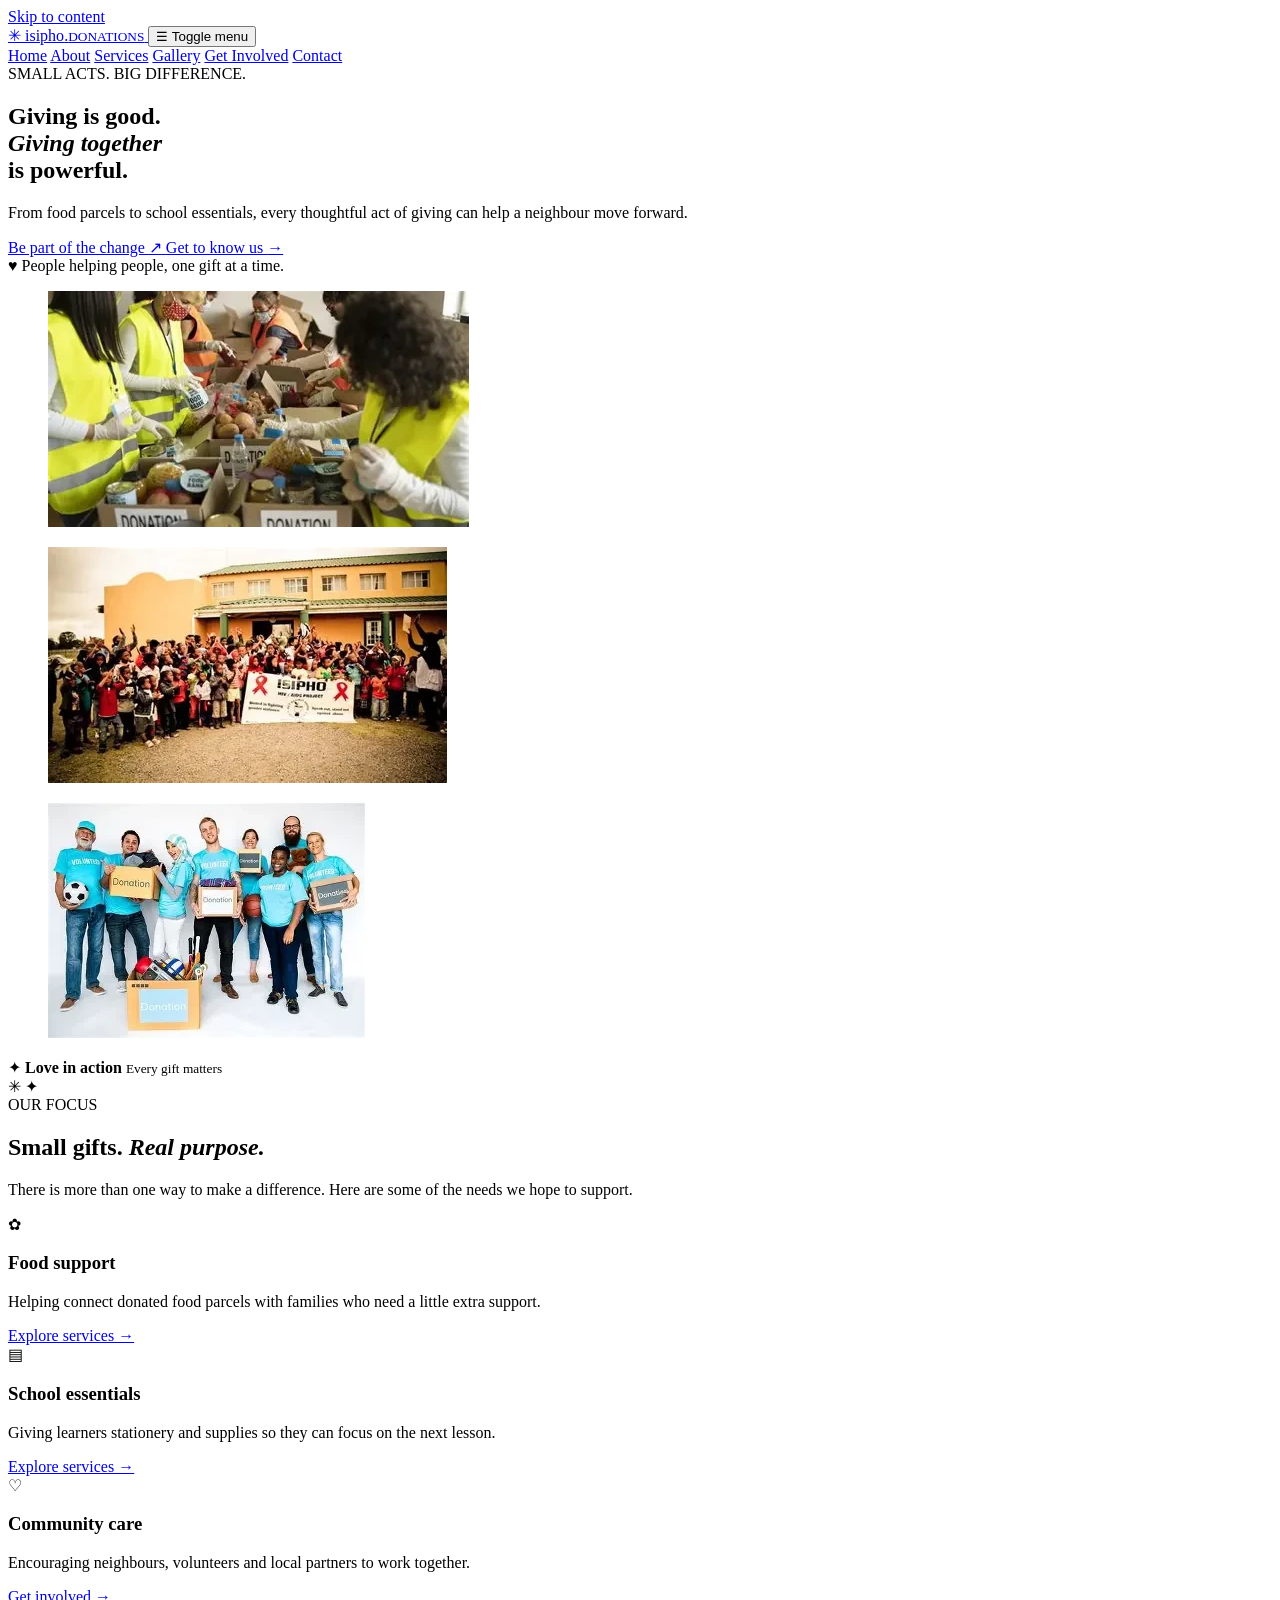
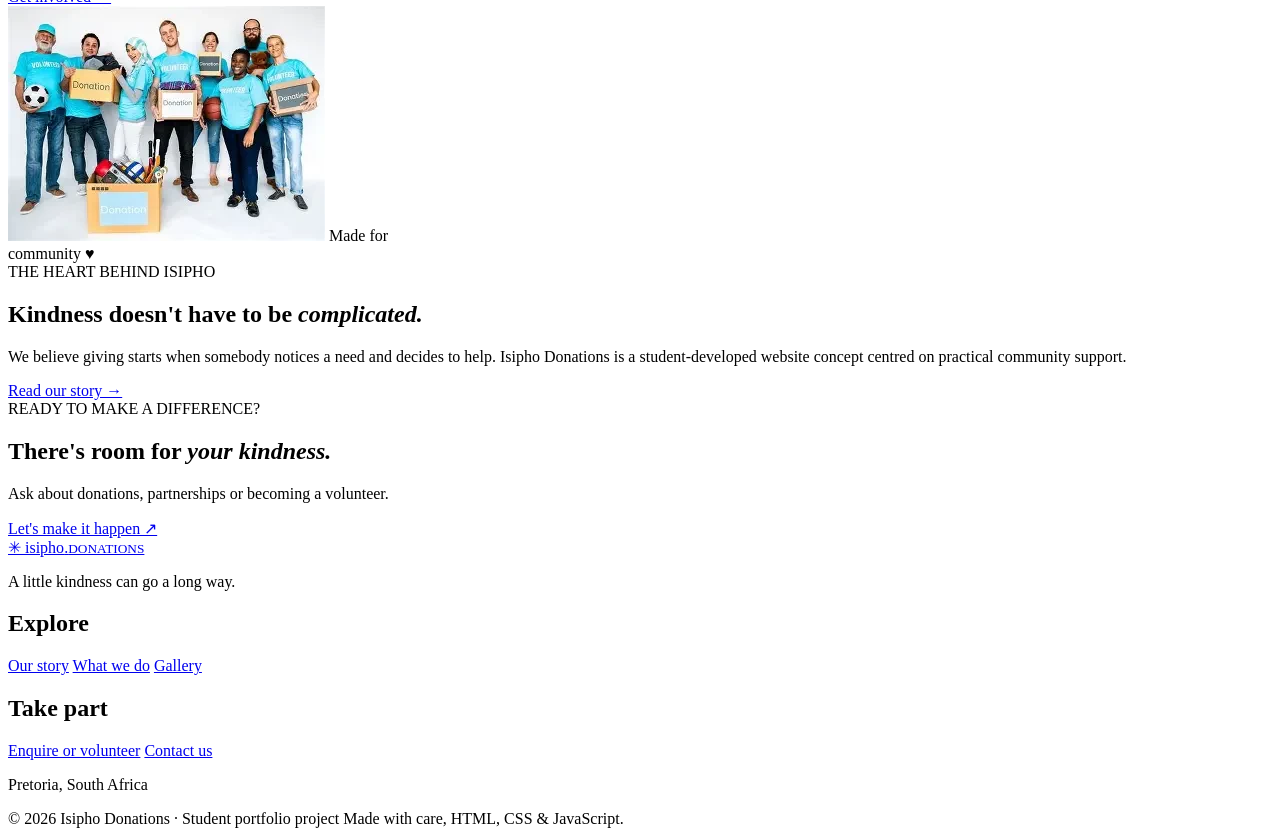
==== commit f44a998b: "Fix Netlify CSS and JavaScript file paths" ====
--- a/index.html
+++ b/index.html
@@ -7,7 +7,7 @@
     <meta name="theme-color" content="#103f42">
     <meta name="description" content="Isipho Donations connects the spirit of giving with food, clothing and school supply support in South African communities.">
     <title>Community Giving, Food & Volunteer Support | Isipho Donations</title>
-    <link rel="stylesheet" href="CSS/style.css">
+    <link rel="stylesheet" href="css/style.css">
 <meta name="keywords" content="Isipho Donations, community giving, donation support, Pretoria, volunteering">
 </head>
 <body>
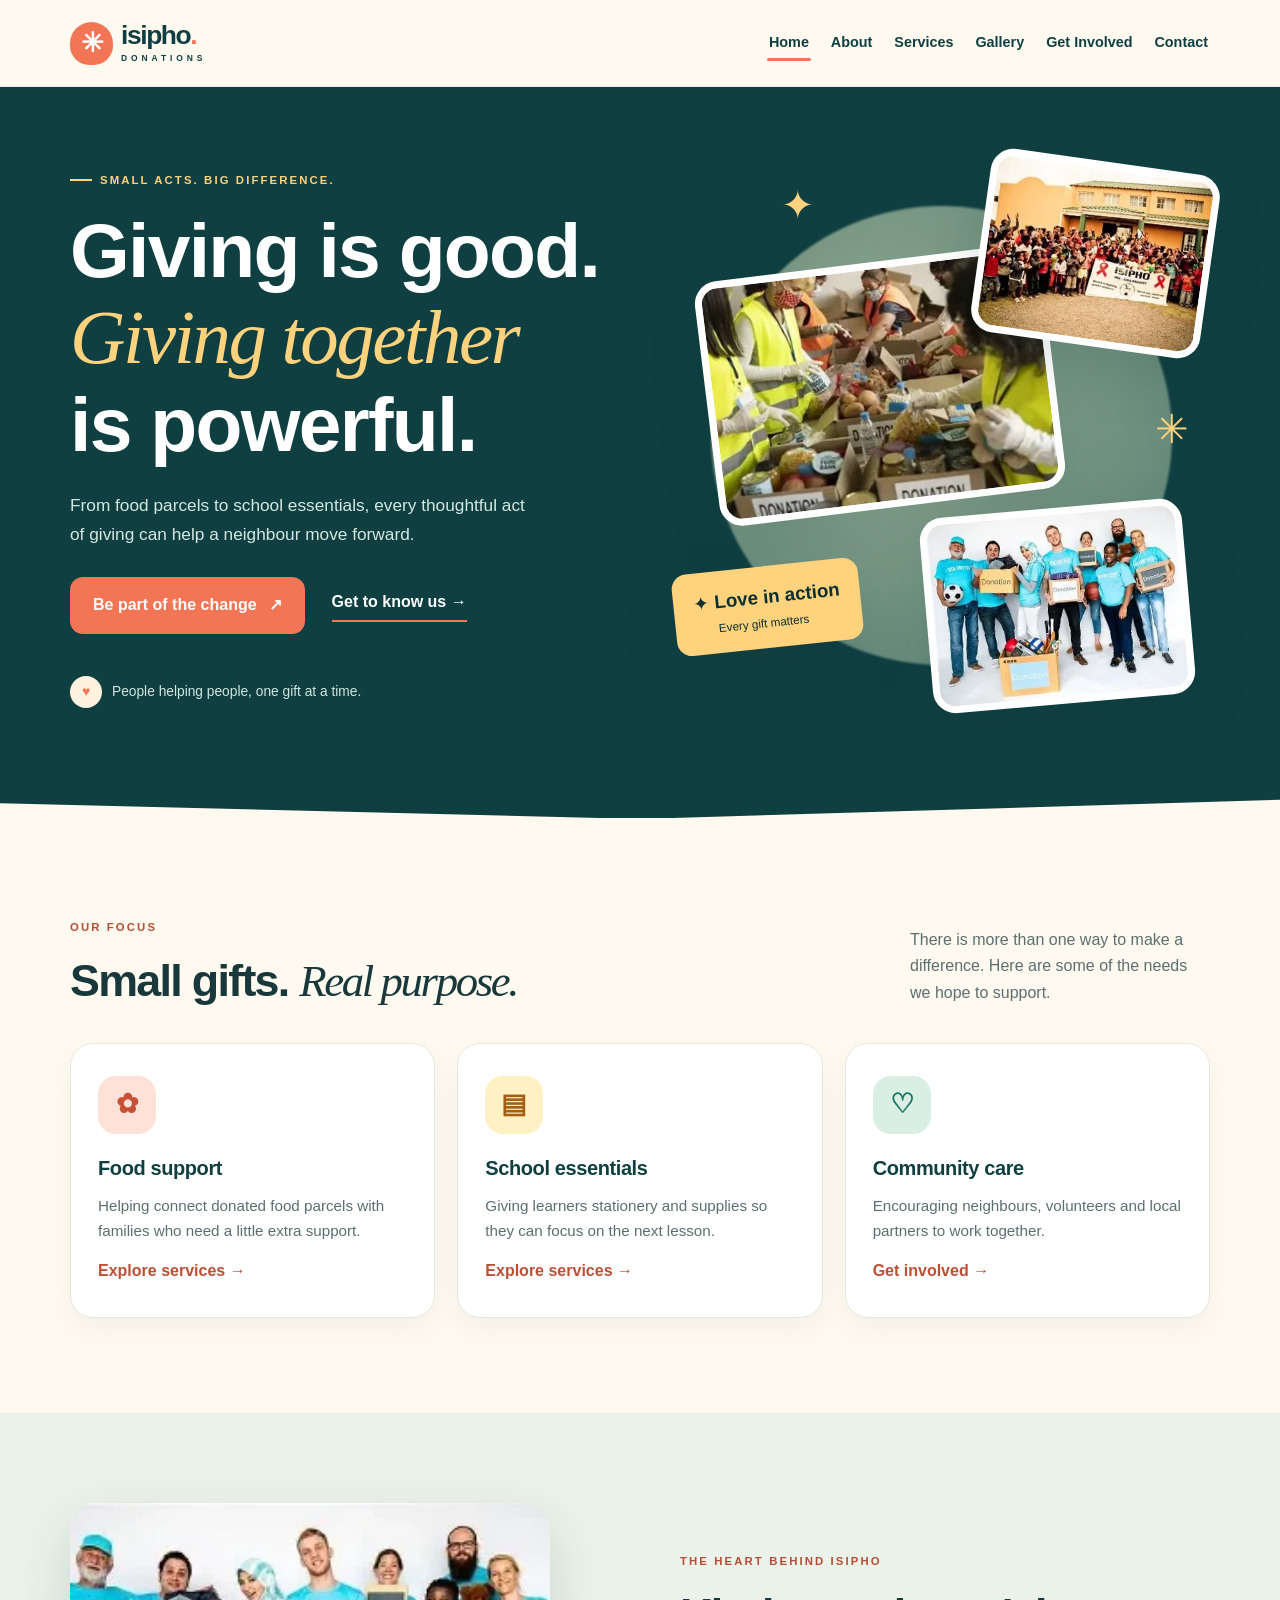
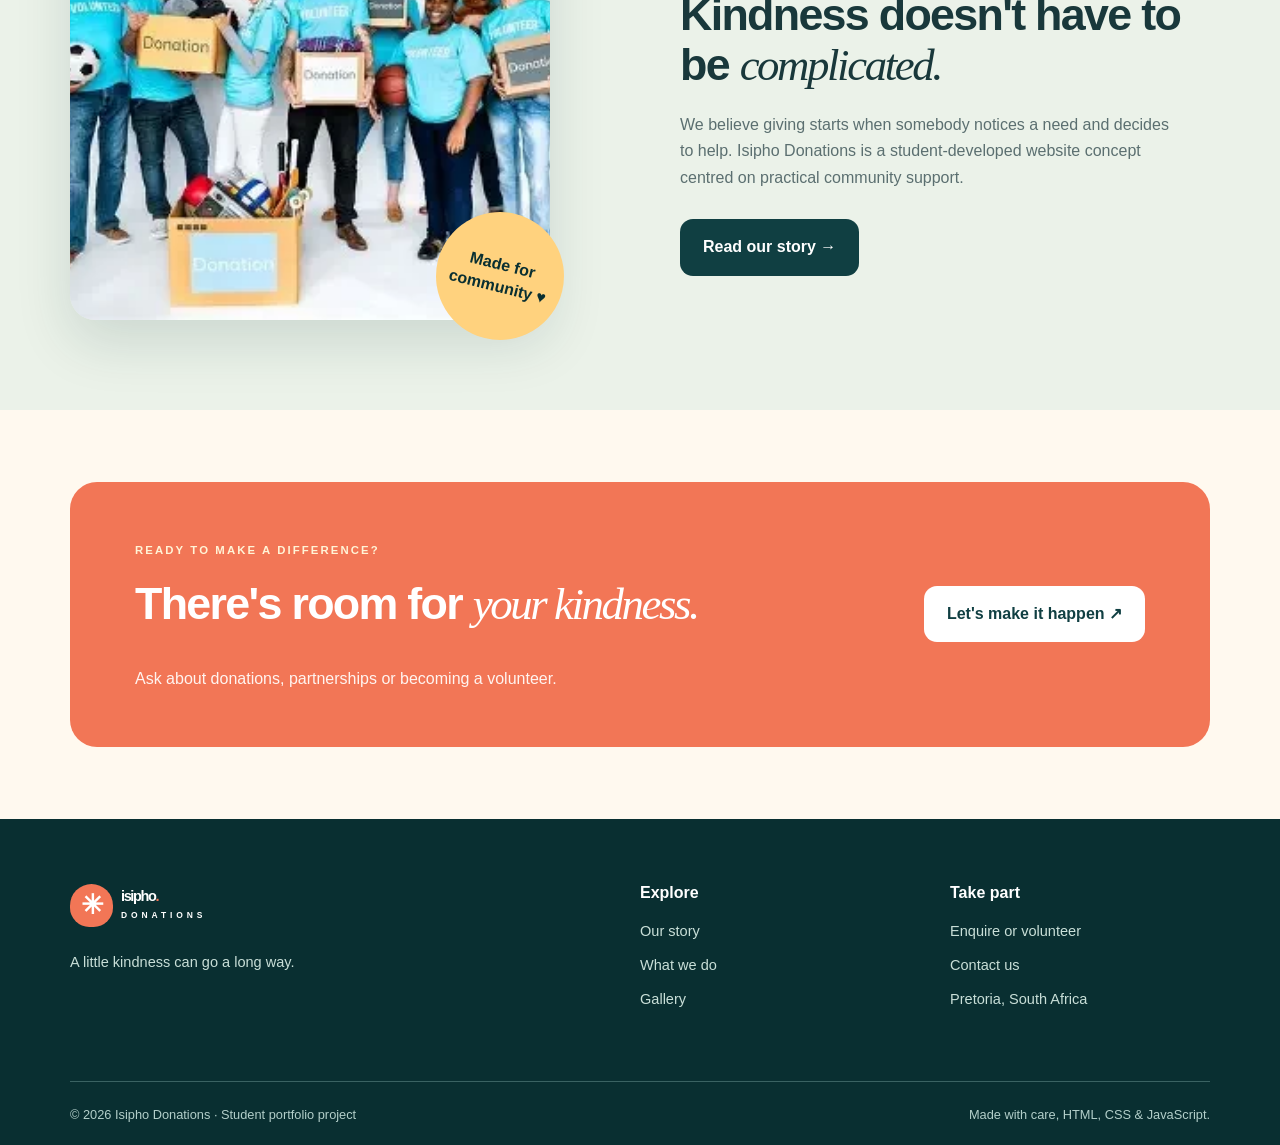
==== commit 39bf714c: "Update README with JavaScript validation and Part 3 testing" ====
--- a/index.html
+++ b/index.html
@@ -1,4 +1,3 @@
-
 <!DOCTYPE html>
 <html lang="en-ZA">
 <head>
@@ -7,7 +6,7 @@
     <meta name="theme-color" content="#103f42">
     <meta name="description" content="Isipho Donations connects the spirit of giving with food, clothing and school supply support in South African communities.">
     <title>Community Giving, Food & Volunteer Support | Isipho Donations</title>
-    <link rel="stylesheet" href="css/style.css">
+    <link rel="stylesheet" href="CSS/style.css">
 <meta name="keywords" content="Isipho Donations, community giving, donation support, Pretoria, volunteering">
 </head>
 <body>
@@ -185,6 +184,6 @@
         </div>
     </footer>
 
-    <script src="JS/script.js" defer></script>
+   <script src="JS/script.js" defer></script> 
 </body>
 </html>
--- a/CSS/style.css
+++ b/CSS/style.css
@@ -0,0 +1,256 @@
+/* Isipho Donations - Part 3 | One external stylesheet for every page */
+:root{
+  --teal:#103f42;--deep:#092f31;--coral:#f27656;--cream:#fff9ef;
+  --gold:#ffd27e;--mint:#dcf0e3;--ink:#19383b;--muted:#5b6f70;
+  --line:#e5e8e2;--white:#ffffff;--shadow:0 22px 55px rgba(12,55,56,.14);
+}
+*{box-sizing:border-box}
+html{scroll-behavior:smooth}
+body{margin:0;font-family:'Segoe UI',Arial,sans-serif;color:var(--ink);background:var(--cream);line-height:1.65}
+img{max-width:100%;display:block}
+a{color:inherit;text-decoration:none}
+button,input,select,textarea{font:inherit}
+button{cursor:pointer}
+.container{width:min(1140px,calc(100% - 42px));margin:auto}
+.sr-only{position:absolute;width:1px;height:1px;padding:0;margin:-1px;overflow:hidden;clip:rect(0,0,0,0);white-space:nowrap;border:0}
+.skip-link{position:absolute;top:-60px;left:12px;padding:12px 20px;background:var(--white);color:var(--deep);z-index:100}
+.skip-link:focus{top:8px}
+:focus-visible{outline:3px solid var(--coral);outline-offset:4px}
+.site-header{position:sticky;top:0;z-index:30;background:var(--cream);border-bottom:1px solid var(--line);box-shadow:0 4px 18px rgba(0,0,0,.035)}
+.nav-wrap{min-height:86px;display:flex;align-items:center;justify-content:space-between;gap:18px}
+.brand{display:inline-flex;align-items:center;gap:8px;color:var(--teal);font-size:1.65rem;font-weight:900;line-height:.8;letter-spacing:-1.4px}
+.brand-mark{display:grid;place-items:center;width:43px;height:43px;background:var(--coral);color:white;border-radius:50% 50% 45% 45%;font-size:1.7rem}
+.brand-dot{color:var(--coral)}
+.brand small{display:block;margin-top:9px;font-size:.53rem;letter-spacing:3.9px;font-weight:800}
+.site-nav{display:flex;align-items:center;gap:clamp(8px,1.4vw,25px)}
+.site-nav a{font-size:.9rem;font-weight:700;padding:9px 2px;position:relative;color:var(--teal)}
+.site-nav a::after{content:'';position:absolute;bottom:3px;left:0;width:0;height:3px;border-radius:4px;background:var(--coral);transition:width .25s}
+.site-nav a:hover::after,.site-nav a[aria-current="page"]::after{width:100%}
+.site-nav a:hover{color:#d95337}
+.menu-toggle{display:none;border:1px solid #c5d4ce;border-radius:12px;background:#fff;color:var(--teal);padding:8px 12px}
+h1,h2,h3,p{margin-top:0}
+h1,h2{letter-spacing:-1.7px;line-height:1.12}
+h1,h2{font-weight:850}
+h1{font-size:clamp(2.8rem,6vw,5.8rem)}
+h2{font-size:clamp(2.1rem,3.5vw,3.45rem)}
+h3{font-size:1.25rem;letter-spacing:-.4px}
+h1 em,h2 em{font-style:italic;font-family:Georgia,serif;font-weight:400;letter-spacing:-2.4px}
+p{color:var(--muted)}
+.eyebrow{font-size:.71rem;letter-spacing:2.1px;font-weight:800;color:var(--gold);display:inline-flex;align-items:center;gap:8px;margin-bottom:18px}
+.eyebrow.dark{color:#b64d36}
+.eyebrow-line{width:22px;height:2px;background:currentColor}
+.btn{display:inline-flex;align-items:center;justify-content:center;gap:12px;padding:15px 23px;min-height:52px;border:none;border-radius:13px;font-weight:800;transition:transform .25s,box-shadow .25s,background .25s;text-align:center}
+.btn:hover{transform:translateY(-3px);box-shadow:0 10px 22px rgba(0,0,0,.14)}
+.btn-coral{background:var(--coral);color:white}
+.btn-coral:hover{background:#d95a3e}
+.btn-teal{background:var(--teal);color:white}
+.btn-light{background:white;color:var(--teal)}
+.text-link{display:inline-block;color:inherit;font-weight:800;border-bottom:2px solid var(--coral);padding-bottom:4px;background:none;border-top:0;border-left:0;border-right:0}
+.text-link:hover{color:var(--coral)}
+.button-row{display:flex;align-items:center;gap:27px;flex-wrap:wrap}
+.section-pad{padding-top:95px;padding-bottom:95px}
+.section-heading{display:flex;align-items:end;justify-content:space-between;gap:32px;margin-bottom:37px}
+.section-heading h2{margin:0;max-width:580px}
+.section-heading>p{max-width:300px;margin:0}
+/* Home page floating photo collage */
+.hero-section{position:relative;overflow:hidden;background:var(--teal);color:white;padding:66px 0 100px}
+.hero-section p,.page-hero p{color:#d4e8e2}
+.hero-grid{min-height:565px;display:grid;grid-template-columns:1.08fr 1fr;align-items:center;gap:25px}
+.hero-copy{position:relative;z-index:2}
+.hero-copy h1{margin-bottom:24px}
+.hero-copy h1 em{color:var(--gold)}
+.hero-copy>p{max-width:470px;font-size:1.08rem;margin-bottom:29px}
+.hero-caption{display:flex;align-items:center;gap:10px;margin-top:42px;font-size:.86rem;color:#d1e6e1}
+.caption-symbol{display:grid;place-items:center;width:32px;height:32px;border-radius:50%;background:#fff2de;color:var(--coral)}
+.hero-art{height:560px;position:relative;isolation:isolate}
+.hero-halo{position:absolute;inset:9% 7%;border-radius:50%;background:radial-gradient(circle at 40% 40%,#d9edc3 0%,#a1b99e 40%,#6c9381 100%);opacity:.75;filter:blur(1px)}
+.float-photo{position:absolute;margin:0;overflow:hidden;border:7px solid white;background:#fff;border-radius:23px;box-shadow:var(--shadow);animation:float 6s ease-in-out infinite}
+.float-photo img{width:100%;height:100%;object-fit:cover}
+.photo-main{z-index:2;left:6%;top:19%;width:65%;height:44%;transform:rotate(-7deg);animation-name:float-tilt}
+.photo-top{z-index:3;right:0;top:1%;width:43%;height:33%;transform:rotate(8deg);animation-delay:-2.4s}
+.photo-bottom{z-index:4;right:4%;bottom:2%;width:49%;height:35%;transform:rotate(-5deg);animation-delay:-1.6s}
+.floating-note{position:absolute;z-index:5;left:0;bottom:12%;padding:16px 20px;background:var(--gold);border-radius:15px;transform:rotate(-6deg);color:var(--deep);font-size:1.17rem;box-shadow:var(--shadow);animation:float 5s ease-in-out infinite}
+.floating-note small{display:block;font-size:.73rem;margin-left:23px;font-weight:500}
+.spark{position:absolute;color:var(--gold);font-size:2.5rem;z-index:1}.spark-one{right:4%;top:43%}.spark-two{left:20%;top:3%}
+.hero-wave{position:absolute;bottom:-1px;width:100%;height:35px;background:var(--cream);clip-path:polygon(0 55%,50% 100%,100% 45%,100% 100%,0 100%)}
+@keyframes float{0%,100%{translate:0 0}50%{translate:0 -16px}}
+@keyframes float-tilt{0%,100%{translate:0 0;rotate:-2deg}50%{translate:0 -13px;rotate:0deg}}
+.cards{display:grid;gap:22px}.three-col{grid-template-columns:repeat(3,minmax(0,1fr))}.two-col{grid-template-columns:repeat(2,minmax(0,1fr))}
+.feature-card{padding:32px 27px;background:#fff;border-radius:23px;border:1px solid var(--line);box-shadow:0 12px 30px rgba(20,65,59,.045);transition:transform .25s,box-shadow .25s}
+.feature-card:hover{transform:translateY(-8px);box-shadow:var(--shadow)}
+.feature-card h3{margin:18px 0 8px;color:var(--teal)}
+.feature-card p{font-size:.95rem}
+.feature-card a{font-weight:800;color:#bd4f35}
+.feature-icon{width:58px;height:58px;border-radius:18px;display:grid;place-items:center;font-size:1.7rem;font-weight:bold}
+.coral-icon{background:#ffe1d8;color:#c75134}.gold-icon{background:#fff1c3;color:#a65e13}.green-icon{background:#d9efe4;color:#1b7862}
+.story-band,.soft-section{background:#ebf2e9}
+.story-grid{display:grid;grid-template-columns:1fr 1fr;gap:80px;align-items:center;padding-top:90px;padding-bottom:90px}
+.story-grid h2{margin:0 0 22px}.story-grid p{max-width:505px;margin-bottom:28px}
+.story-photo{position:relative;max-width:480px;transform:rotate(-3deg)}
+.story-photo img{border-radius:25px;box-shadow:var(--shadow);width:100%;aspect-ratio:1.15;object-fit:cover}
+.photo-sticker{position:absolute;right:-14px;bottom:-20px;width:128px;height:128px;border-radius:50%;display:grid;place-content:center;background:var(--gold);text-align:center;line-height:1.4;color:var(--deep);font-weight:900;transform:rotate(14deg)}
+.cta-section{margin-top:72px;margin-bottom:72px;border-radius:27px;background:var(--coral);color:white;display:flex;justify-content:space-between;align-items:center;gap:30px;padding:54px 65px}
+.cta-section .eyebrow{color:#fff4d7}.cta-section h2{max-width:680px}.cta-section p{color:#fff4f0;margin:0}
+/* Inner pages */
+.page-hero{position:relative;background:var(--teal);padding:88px 0;color:white;overflow:hidden}
+.page-hero::after{content:'✳';position:absolute;right:-55px;top:-95px;color:#1d6263;font-size:30rem;line-height:1;pointer-events:none}
+.page-hero>.container{position:relative;z-index:1}
+.page-hero h1{font-size:clamp(2.8rem,5.6vw,5.4rem);max-width:750px;margin:0 0 18px}
+.page-hero h1 em{color:var(--gold)}.page-hero p{font-size:1.05rem;max-width:520px;margin:0}
+.page-hero-grid{display:grid;grid-template-columns:1fr .65fr;align-items:center;gap:30px}
+.page-hero-image{width:100%;max-height:280px;aspect-ratio:1.4;object-fit:cover;border-radius:24px;border:7px solid white;transform:rotate(5deg);box-shadow:var(--shadow)}
+.about-grid{display:grid;grid-template-columns:1fr 1fr;gap:50px}.about-grid p{font-size:1.07rem}
+.faq-section{max-width:900px}.faq-section h2{margin-bottom:28px}
+details{background:white;border:1px solid var(--line);border-radius:16px;margin-bottom:14px;padding:18px 22px}
+summary{cursor:pointer;font-weight:800;color:var(--teal)}details[open]{border-color:#8cc3a7}details p{margin:12px 0 0}
+.simple-cta{display:flex;align-items:center;justify-content:space-between;gap:30px;padding:70px 0}.simple-cta h2{margin:0 0 14px}.simple-cta p{margin:0}
+/* Services list is created in JavaScript */
+.service-controls{display:flex;flex-wrap:wrap;gap:16px;margin:22px 0 10px}
+.service-controls label{flex:1 1 230px;font-weight:800;font-size:.87rem}
+.service-controls input,.service-controls select{margin-top:8px}
+.result-count{min-height:28px;margin:0 0 22px;font-weight:700;color:var(--teal)}
+.service-card{display:flex;flex-direction:column}.service-card .tag{margin:12px 0;color:#bc523a;font-size:.75rem;letter-spacing:1px;text-transform:uppercase;font-weight:800}
+.service-card a{margin-top:auto;padding-top:8px}
+.empty-state{background:white;padding:26px;border-radius:15px;grid-column:1/-1}
+/* Photo gallery and lightbox */
+.gallery-grid{display:grid;grid-template-columns:repeat(2,minmax(0,1fr));grid-auto-rows:280px;gap:23px}
+.gallery-tile{position:relative;padding:0;border:0;border-radius:23px;overflow:hidden;text-align:left;background:#183e40;color:white;box-shadow:0 15px 28px rgba(0,0,0,.1)}
+.gallery-tile img{width:100%;height:100%;object-fit:cover;transition:transform .6s,filter .4s}
+.gallery-tile:hover img,.gallery-tile:focus-visible img{transform:scale(1.09);filter:brightness(.8)}
+.gallery-tile span{position:absolute;left:0;right:0;bottom:0;padding:45px 20px 19px;background:linear-gradient(transparent,rgba(0,0,0,.82));font-weight:800;display:flex;justify-content:space-between}
+.gallery-wide{grid-row:span 1}.small-note{font-size:.84rem;color:#647475;margin:20px 0}
+.lightbox{background:#092b2e;color:white;border:0;border-radius:19px;padding:18px;max-width:min(830px,calc(100% - 26px));max-height:92vh;box-shadow:0 30px 90px rgba(0,0,0,.5)}
+.lightbox::backdrop{background:rgba(4,26,28,.87)}.lightbox img{max-height:72vh;width:auto;margin:auto;object-fit:contain;border-radius:8px}
+.lightbox p{color:white;text-align:center;margin:12px 0 0}
+.lightbox-close{position:absolute;right:18px;top:18px;background:white;color:var(--teal);border:0;border-radius:50%;width:39px;height:39px;font-weight:bold}
+/* Forms */
+.form-layout{display:grid;grid-template-columns:.8fr 1.2fr;align-items:start;gap:58px}
+.form-intro h2{margin-bottom:23px}.form-intro>p{font-size:1.04rem}
+.mini-note{margin-top:36px;padding:22px;border-radius:17px;background:var(--mint)}.mini-note p{margin:7px 0 0}
+.form-card{background:white;border:1px solid var(--line);border-radius:25px;padding:34px;box-shadow:var(--shadow)}
+.form-card label{display:block;font-weight:800;font-size:.89rem;margin-bottom:7px}.form-card label span{color:#bd4d39}
+input,textarea,select{width:100%;border:1.5px solid #c9d7d3;background:#fbfdfb;color:var(--ink);border-radius:11px;padding:12px 14px;outline:none}
+input:focus,textarea:focus,select:focus{border-color:#18846c;box-shadow:0 0 0 4px rgba(24,132,108,.12)}
+.form-card input,.form-card textarea,.form-card select{margin-bottom:6px}
+textarea{resize:vertical;min-height:110px}
+.form-row{display:grid;grid-template-columns:1fr 1fr;gap:16px}
+.field-error{display:block;color:#a32825;min-height:21px;font-size:.77rem;margin:0 0 10px}
+[aria-invalid="true"]{border-color:#c13f37;background:#fff7f6}
+.form-response{background:#e8f2e9;border-left:4px solid #2d8573;padding:13px 14px;border-radius:8px;color:var(--teal);font-size:.89rem;margin:10px 0 20px}
+.full-btn{width:100%}.form-status{min-height:20px;margin:15px 0 0;font-weight:700}
+.email-button{margin-top:19px;padding:0 0 4px;font-size:.86rem}
+.contact-detail{display:flex;gap:15px;align-items:start;margin:23px 0}.contact-detail>span{font-size:1.8rem;color:var(--coral)}.contact-detail p{margin:3px 0}
+.map-panel{height:385px;width:100%;border-radius:23px;overflow:hidden;border:5px solid white;box-shadow:var(--shadow);background:#dae8e2}
+/* Footer */
+.site-footer{background:var(--deep);color:white;padding:65px 0 20px}
+.footer-grid{display:grid;grid-template-columns:2fr 1fr 1fr;gap:50px}
+.footer-grid h2{font-size:1rem;letter-spacing:0;margin:0 0 18px}
+.footer-grid p,.footer-grid a{color:#c9dfd8;font-size:.91rem}
+.footer-grid a:not(.brand){display:block;margin-bottom:10px}.footer-grid a:hover{color:var(--gold)}
+.footer-brand{color:white!important;margin-bottom:23px}
+.footer-bottom{margin-top:55px;padding-top:22px;border-top:1px solid #3a6262;display:flex;justify-content:space-between;gap:12px;flex-wrap:wrap;color:#b3cfca;font-size:.8rem}
+/* Reveal content is visible unless JS initialises the observer */
+.reveal{opacity:1;transform:none}
+.js-ready .reveal{opacity:0;transform:translateY(22px);transition:opacity .65s,transform .65s}
+.js-ready .reveal.in-view{opacity:1;transform:translateY(0)}
+/* Part 2 feedback: tablet / mobile layout, type, menu and images */
+@media(max-width:1020px){
+  .hero-grid{grid-template-columns:1fr 1fr}.hero-copy h1{font-size:clamp(2.7rem,5vw,4.3rem)}
+  .hero-art{height:470px}.story-grid{gap:45px}.site-nav{gap:11px}.site-nav a{font-size:.83rem}
+}
+@media(max-width:780px){
+  .nav-wrap{min-height:75px;flex-wrap:wrap}.menu-toggle{display:block}
+  .site-nav{display:none;flex-basis:100%;width:100%;padding:12px 0 20px;flex-direction:column;align-items:stretch;gap:1px}
+  .site-nav.is-open{display:flex}.site-nav a{display:block;padding:12px;font-size:1rem}
+  .site-nav a::after{display:none}.site-nav a[aria-current="page"]{background:#e8f1e9;border-radius:8px}
+  .hero-section{padding-top:45px}.hero-grid{grid-template-columns:1fr;gap:10px}
+  .hero-copy h1{font-size:clamp(3rem,9vw,4.9rem)}.hero-art{height:470px;max-width:560px;width:100%;margin:auto}
+  .section-pad{padding-top:65px;padding-bottom:65px}
+  .three-col{grid-template-columns:repeat(2,minmax(0,1fr))}.story-grid,.about-grid,.form-layout{grid-template-columns:1fr}
+  .story-grid{padding-top:70px;padding-bottom:70px}.section-heading{align-items:start;flex-direction:column}.section-heading>p{max-width:600px}
+  .cta-section,.simple-cta{flex-direction:column;align-items:start}.cta-section{padding:40px 30px}
+  .page-hero-grid{grid-template-columns:1fr}.page-hero-image{max-width:390px}
+  .footer-grid{grid-template-columns:2fr 1fr;gap:35px}
+}
+@media(max-width:520px){
+  .container{width:min(100% - 30px,1140px)}
+  .hero-copy h1{font-size:clamp(2.7rem,11vw,4.1rem)}.hero-copy>p{font-size:1rem}
+  .hero-art{height:345px}.float-photo{border-width:4px;border-radius:15px}
+  .photo-main{left:3%;top:23%;width:67%;height:43%}.photo-top{right:1%;width:44%}.photo-bottom{right:0;width:51%}
+  .floating-note{left:1%;bottom:5%;padding:10px;font-size:.83rem}.floating-note small{font-size:.63rem;margin-left:14px}
+  .spark{font-size:1.5rem}.button-row{gap:17px}
+  .three-col,.two-col,.gallery-grid{grid-template-columns:1fr}.gallery-grid{grid-auto-rows:230px}
+  .form-row{grid-template-columns:1fr;gap:0}.form-card{padding:23px 18px}
+  .page-hero{padding:65px 0}.story-photo{max-width:93%}
+  .footer-grid{grid-template-columns:1fr 1fr}.footer-grid>div:first-child{grid-column:1/-1}
+  .section-heading h2,.story-grid h2{font-size:2.25rem}
+}
+@media(prefers-reduced-motion:reduce){
+  *,*::before,*::after{animation:none!important;scroll-behavior:auto!important;transition:none!important}
+  .js-ready .reveal{opacity:1;transform:none}
+}
+
+
+/* Part 3 review - navigation, centring, clarity and image improvements */
+:root { --soft-border: #dce5dc; }
+body { overflow-x: clip; }
+.site-header { backdrop-filter: blur(12px); }
+.site-nav a { white-space: nowrap; }
+.hero-art .float-photo img { transition: transform .65s ease; }
+.hero-art .float-photo:hover img { transform: scale(1.055); }
+.feature-card { position: relative; }
+.feature-card:hover { border-color: #f2b39e; }
+.gallery-tile:focus-visible { outline-offset: 5px; }
+.gallery-tile span { pointer-events: none; }
+.form-card .form-status:empty { display: none; }
+.form-card .form-status:not(:empty) { padding: 13px 16px; background: #e5f2eb; border-left: 4px solid #2f806b; border-radius: 9px; }
+.nav-wrap { max-width: 1160px; }
+.hero-copy h1 { max-width: 690px; }
+/* The header stays consistent on all six pages. Only the contact page body is centred. */
+.contact-page .page-hero > .container { text-align: center; }
+.contact-page .page-hero h1,
+.contact-page .page-hero p { margin-left: auto; margin-right: auto; }
+.contact-page .form-layout {
+    width: min(840px,calc(100% - 34px));
+    display: flex;
+    flex-direction: column;
+    align-items: center;
+    justify-content: center;
+    gap: 35px;
+    margin-inline: auto;
+}
+.contact-page .form-intro { width: 100%; text-align: center; }
+.contact-page .form-intro > p { max-width: 630px; margin-inline: auto; }
+.contact-page .contact-detail {
+    max-width: 530px;
+    margin: 19px auto;
+    align-items: flex-start;
+    text-align: left;
+}
+.contact-page .form-card {
+    width: 100%;
+    max-width: 720px;
+    margin: auto;
+    padding: clamp(22px,5vw,40px);
+}
+.contact-page .form-card h2,
+.contact-page .form-card > form > p:first-of-type { text-align: center; }
+.contact-page .form-card label { text-align: left; }
+.contact-page .soft-section .section-heading { flex-direction: column; align-items: center; text-align: center; }
+.contact-page .soft-section .section-heading p { max-width: 660px; }
+/* Make the contact page feel intentional even without the map's external tile service. */
+.map-panel { min-height: 360px; isolation: isolate; }
+/* Ensure no hidden horizontally scrolling layout at narrow widths. */
+@media (max-width: 780px) {
+    .site-header .nav-wrap { align-items: center; }
+    .site-nav.is-open { max-height: 75vh; overflow-y: auto; }
+    .site-nav a { padding: 13px 15px; }
+    .form-layout { gap: 30px; }
+}
+@media (max-width: 520px) {
+    .contact-page .form-layout { width: calc(100% - 30px); }
+    .contact-page .contact-detail { gap: 11px; }
+    .hero-section { padding-bottom: 70px; }
+    .site-header .brand { font-size: 1.4rem; }
+    .gallery-tile { min-height: 210px; }
+}
